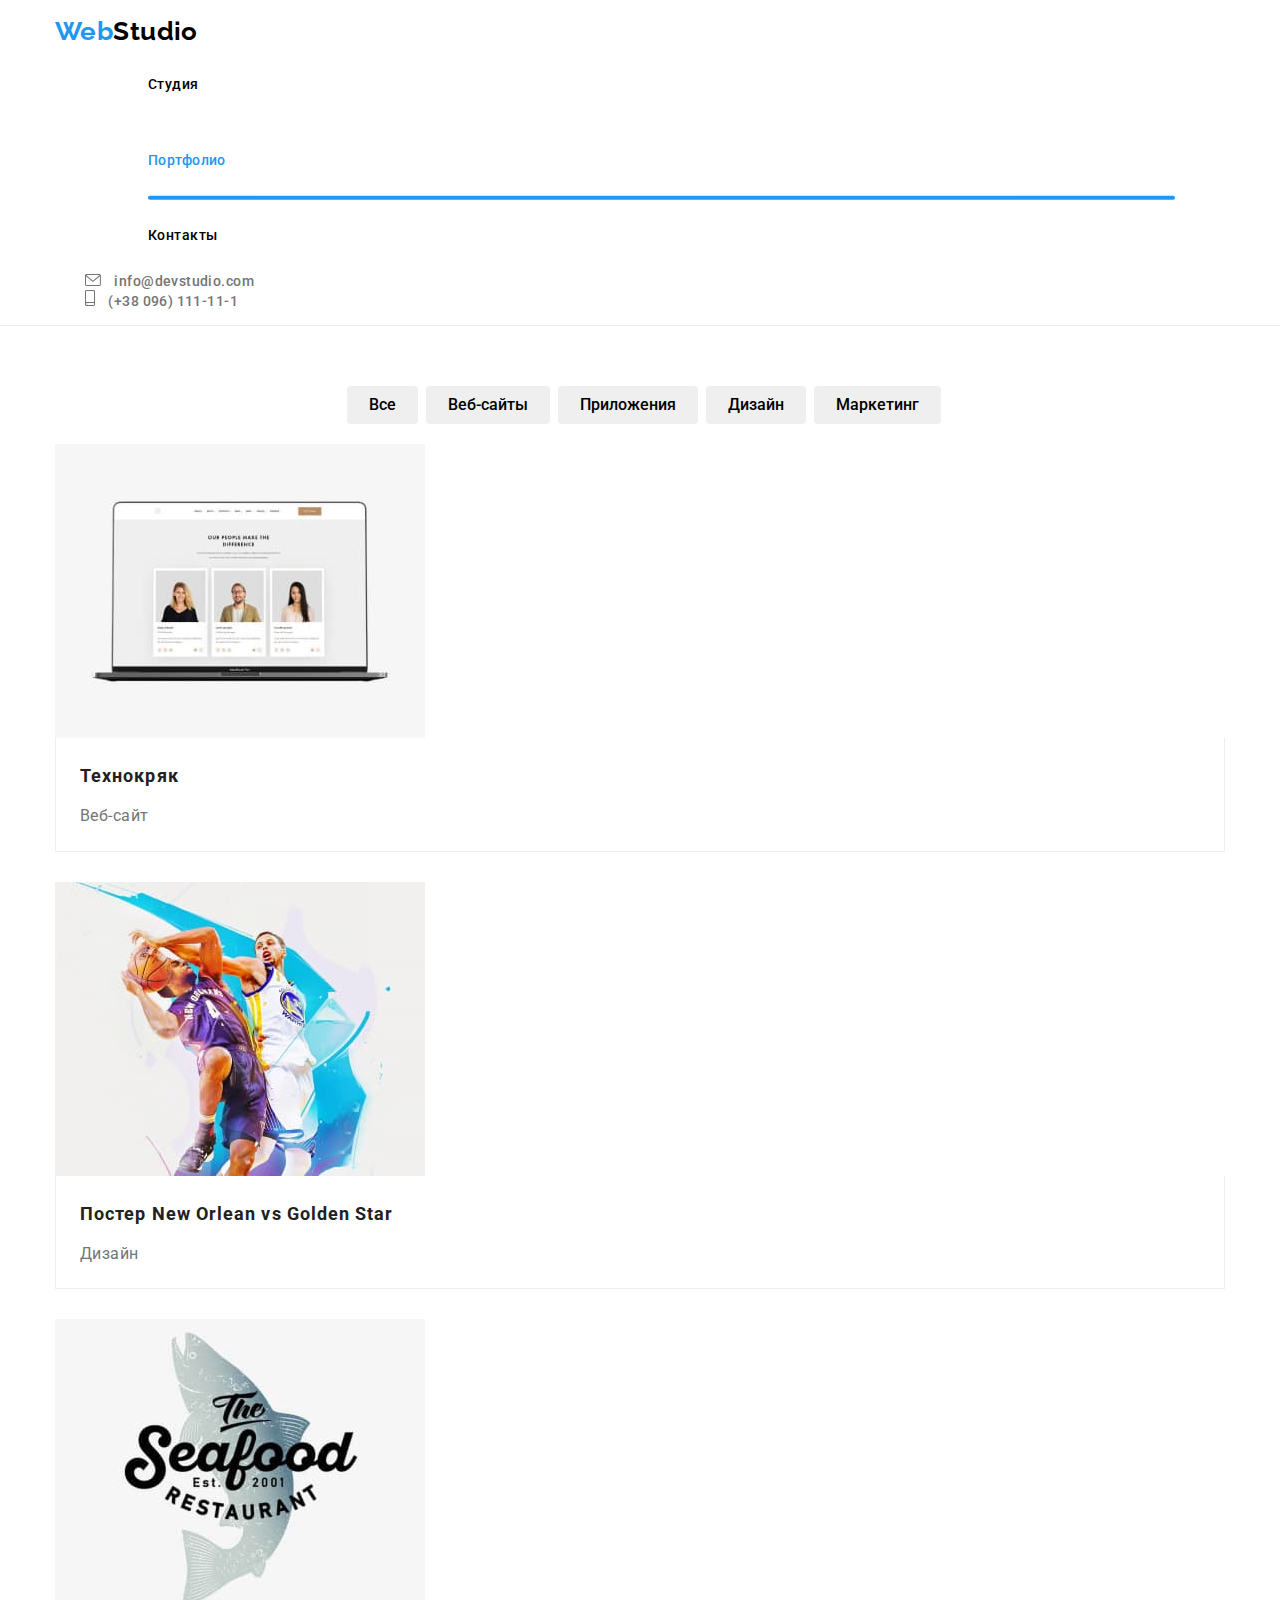
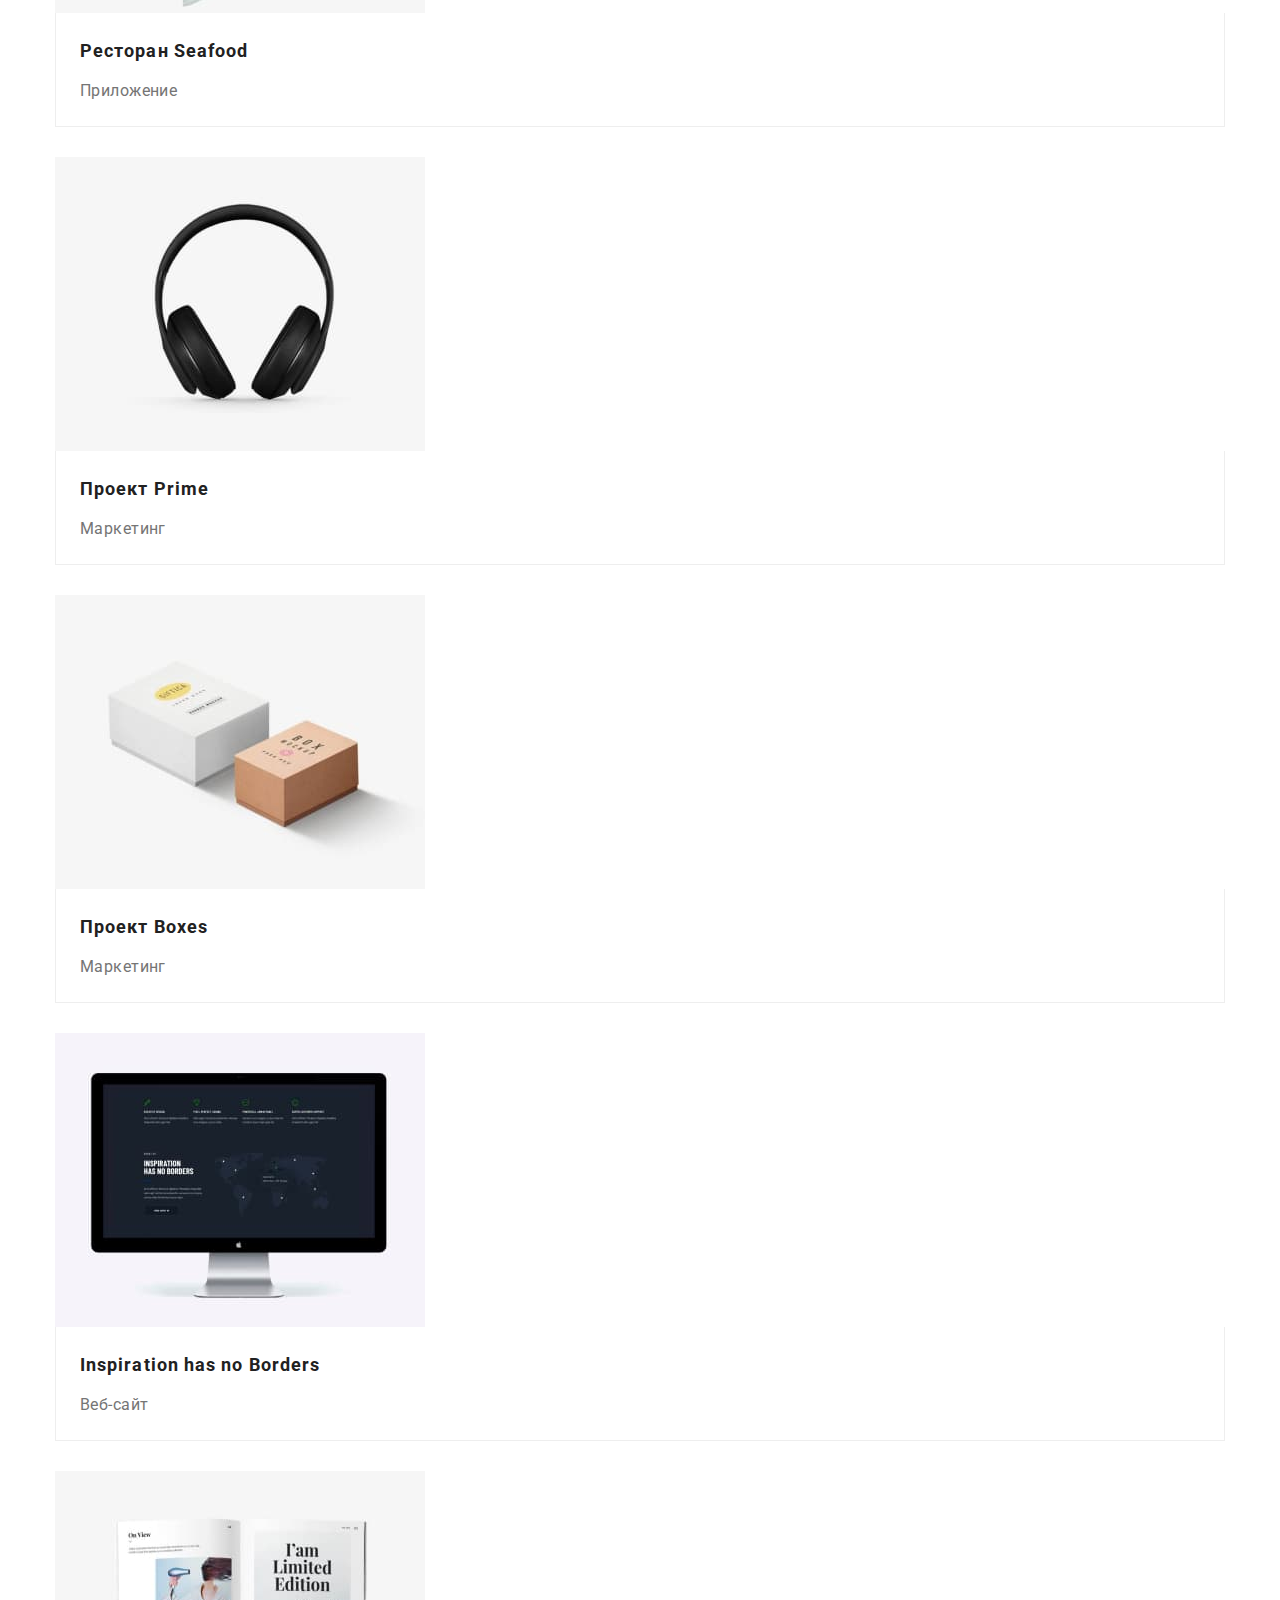
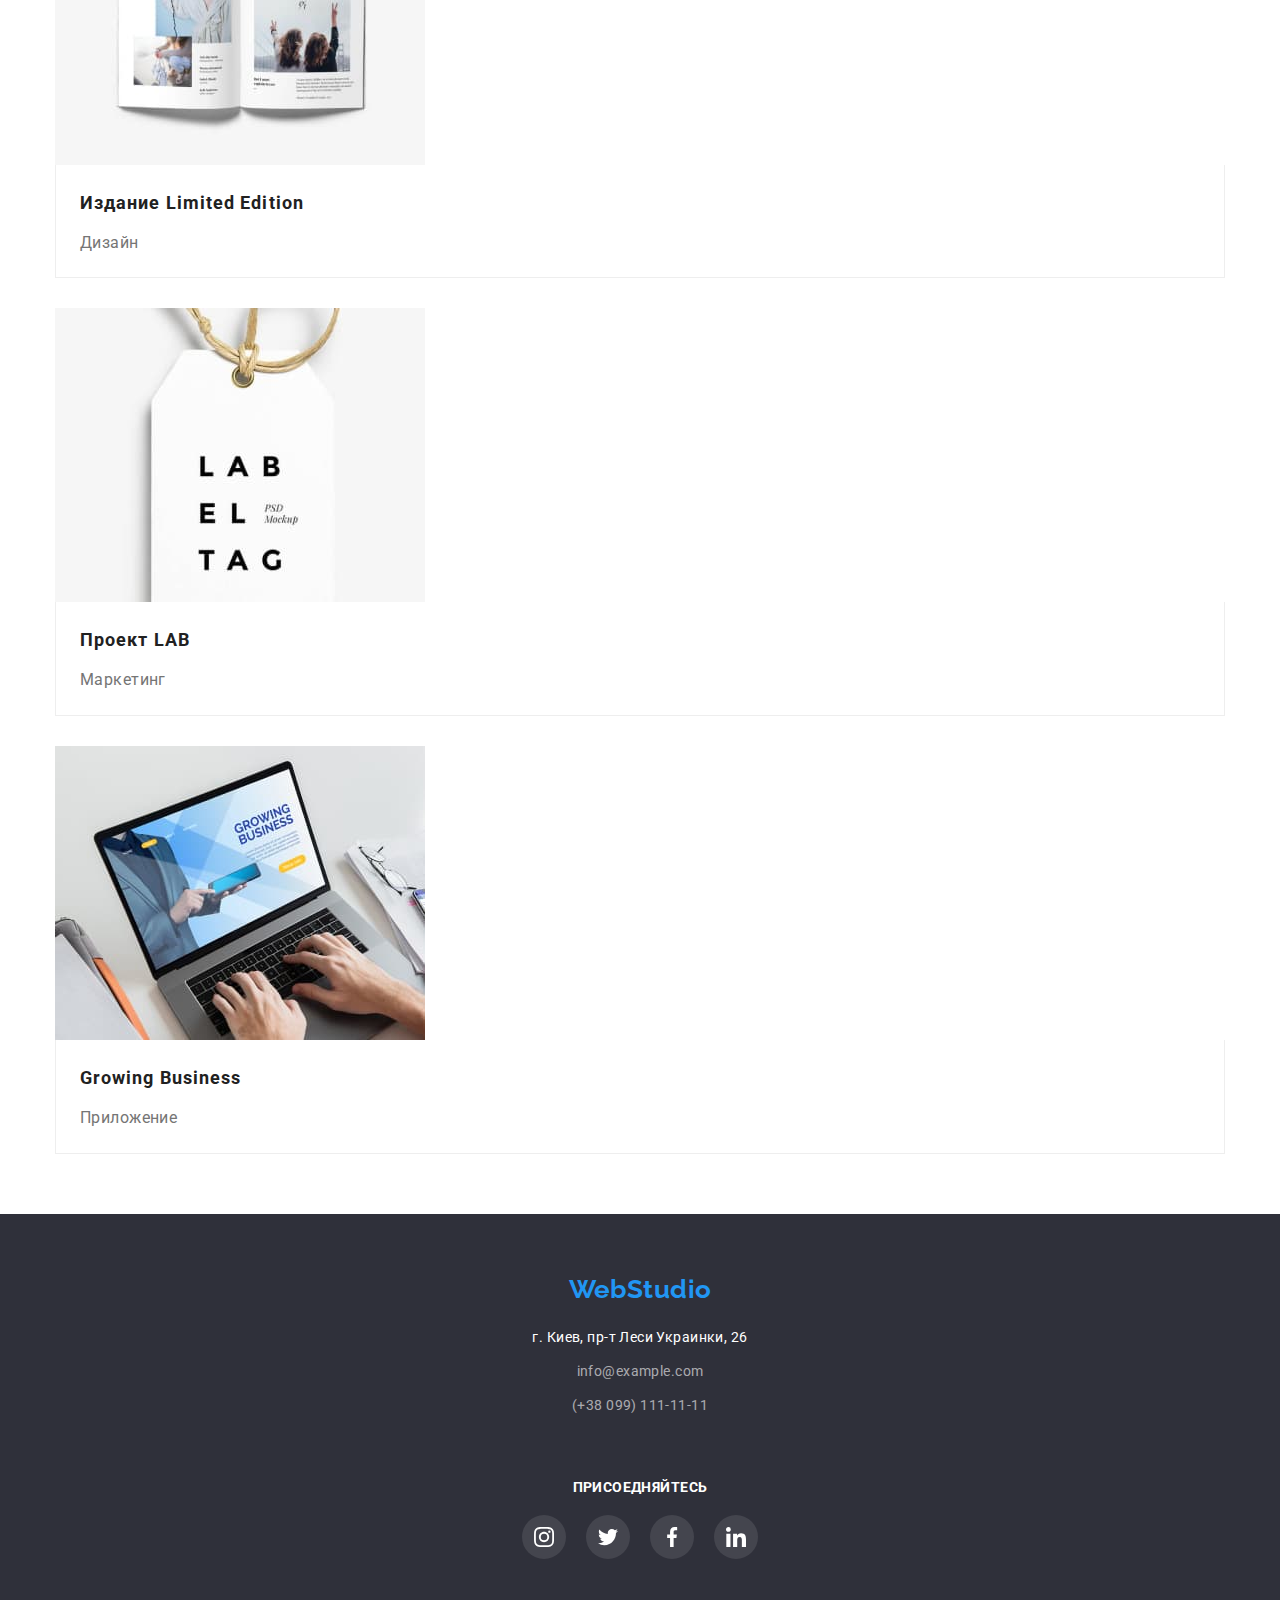
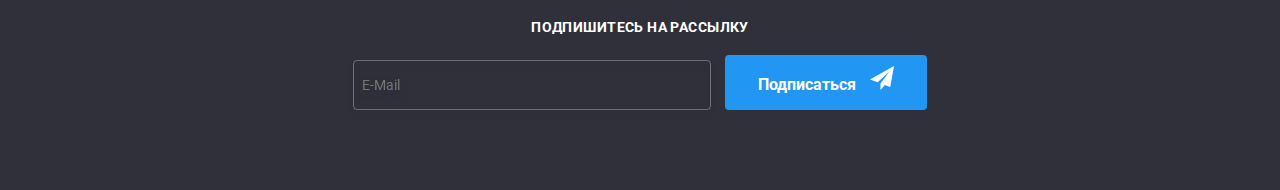
==== portfolio.html @ f22d0d52 "налачо" ====
<!DOCTYPE html>
<html lang="en">

<head>
    <meta charset="UTF-8">
    <meta http-equiv="X-UA-Compatible" content="IE=edge">
    <meta name="viewport" content="width=device-width, initial-scale=1.0">
    <title>Document</title>
    <link href="https://fonts.googleapis.com/css2?family=Raleway:wght@700&display=swap" rel="stylesheet">
    <link href="https://fonts.googleapis.com/css2?family=Roboto:wght@400;500;700;900&display=swap" rel="stylesheet">
    <link rel="stylesheet" href="https://cdnjs.cloudflare.com/ajax/libs/modern-normalize/1.1.0/modern-normalize.min.css">
    <link rel="stylesheet" href="./css/main.min.css">
</head>

<body>
    <!--Шапка -->
    <header class="page-header">
        <div class="header container">
            <!--лого-->
            <a class="logo" href="index.html">Web<span class="logo--dark">Studio</span></a>
            <nav>
                <ul class="site-nav">
                    <li class="site-nav__item"><a href="./index.html" class="site-nav__label">Студия</a></li>
                    <li class="site-nav__item"><a href="./portfolio.html" class="site-nav__label site-nav__label--current">Портфолио</a></li>
                    <li class="site-nav__item"><a href="./index.html" class="site-nav__label">Контакты</a></li>
                </ul>
            </nav>
            <ul class="contacts">
                <li class="contacts__item">
                    <a href="mailto:info@devstudio.com" class="contacts__link">
                        <svg class="contacts__icon" width="16px" height="12px">
                            <use href="./images/sprite.svg#icon-envelope"></use>
                        </svg>
                        info@devstudio.com</a>
                </li>
                <li class="contacts__item">
                    <a href="tel:+380961111111" class="contacts__link">
                        <svg class="contacts__icon" width="10px" height="16px">
                            <use href="./images/sprite.svg#icon-smartphone"></use>
                        </svg>
                        (+38 096) 111-11-1</a>
                </li>
            </ul>
        </div>
    </header>
    <main>
        <!--фильтры-->
        <section class="portfolio-title section">
            <h1 class="text-hidden">portfolio</h1>
            <div class="container--filter">
                <ul class="filter">
                    <li class="filter__item">
                        <button type="button" class="secondary__button">Все</button>
                    </li>
                
                    <li class="filter__item">
                        <button type="button" class="secondary__button">Веб-сайты</button>
                    </li>
                
                    <li class="filter__item">
                        <button type="button" class="secondary__button">Приложения</button>
                    </li>
                    <li class="filter__item">
                        <button type="button" class="secondary__button">Дизайн</button>
                    </li>
                
                    <li class="filter__item">
                        <button type="button" class="secondary__button">Маркетинг</button>
                    </li>
                </ul>
            </div>
            <div class="container">
                <!--проекты-->
                <ul class="projects">
                    <li class="projects__item">
                        <a href="./portfolio.html" class="projects__link">
                            <div class="projects__hover">
                                <img src="./images/img.jpg" alt="проект 1"/>
                                <div class="projects__overlay">
                                    <p class="projects__text">Технокряк это современная площадка распространения коронавируса. Компании используют эту
                                        платформу для цифрового шпионажа
                                        и атак на защищённые сервера конкурентов.</p>
                                </div>
                            </div>
                            <div class="projects__box">
                                <h2 class="projects__title"> Технокряк </h2>
                                <p class="projects__description"> Веб-сайт </p>
                            </div>
                        </a>                     
                    </li>
                
                    <li class="projects__item">
                        <a href="./portfolio.html" class="projects__link">
                            <div class="projects__hover">
                                <img src="./images/img(1).jpg" alt="проект 2"/>
                                <div class="projects__overlay">
                                    <p class="projects__text">Технокряк это современная площадка распространения коронавируса. Компании используют
                                        эту
                                        платформу для цифрового шпионажа
                                        и атак на защищённые сервера конкурентов.</p>
                                </div>
                            </div>
                            <div class="projects__box">
                                <h2 class="projects__title"> Постер New Orlean vs Golden Star </h2>
                                <p class="projects__description"> Дизайн </p>
                            </div>
                        </a>                              
                    </li>
                
                    <li class="projects__item">
                        <a href="./portfolio.html" class="projects__link">
                            <div class="projects__hover">
                                <img src="./images/img(2).jpg" alt="проект 3" />
                                <div class="projects__overlay">
                                    <p class="projects__text">Технокряк это современная площадка распространения коронавируса. Компании используют
                                        эту
                                        платформу для цифрового шпионажа
                                        и атак на защищённые сервера конкурентов.</p>
                                </div>
                            </div>
                            <div class="projects__box">
                                <h2 class="projects__title"> Ресторан Seafood </h2>
                                <p class="projects__description"> Приложение </p>
                            </div>
                        </a>
                    </li>
                
                    <li class="projects__item">
                        <a href="./portfolio.html" class="projects__link">
                            <div class="projects__hover">
                                <img src="./images/img(3).jpg" alt="проект 4" />
                                <div class="projects__overlay">
                                    <p class="projects__text">Технокряк это современная площадка распространения коронавируса. Компании используют
                                        эту
                                        платформу для цифрового шпионажа
                                        и атак на защищённые сервера конкурентов.</p>
                                </div>
                            </div>
                            <div class="projects__box">
                                <h2 class="projects__title"> Проект Prime </h2>
                                <p class="projects__description"> Маркетинг </p>
                            </div>
                        </a>
                    </li>
                
                    <li class="projects__item">
                        <a href="./portfolio.html" class="projects__link">
                            <div class="projects__hover">
                                <img src="./images/img(4).jpg" alt="проект 5" />
                                <div class="projects__overlay">
                                    <p class="projects__text">Технокряк это современная площадка распространения коронавируса. Компании используют
                                        эту
                                        платформу для цифрового шпионажа
                                        и атак на защищённые сервера конкурентов.</p>
                                </div>
                            </div>
                            <div class="projects__box">
                                <h2 class="projects__title"> Проект Boxes </h2>
                                <p class="projects__description"> Маркетинг </p>
                            </div>
                        </a>                            
                    </li>
                
                    <li class="projects__item">
                        <a href="./portfolio.html" class="projects__link">
                            <div class="projects__hover">
                                <img src="./images/img(5).jpg" alt="проект 6" />
                                <div class="projects__overlay">
                                    <p class="projects__text">Технокряк это современная площадка распространения коронавируса. Компании используют
                                        эту
                                        платформу для цифрового шпионажа
                                        и атак на защищённые сервера конкурентов.</p>
                                </div>
                            </div>
                            <div class="projects__box">
                                <h2 class="projects__title"> Inspiration has no Borders </h2>
                                <p class="projects__description"> Веб-сайт </p>
                            </div>
                        </a>
                    </li>
                
                    <li class="projects__item">
                        <a href="./portfolio.html" class="projects__link">
                            <div class="projects__hover">
                                <img src="./images/img(6).jpg" alt="проект 7" />
                                <div class="projects__overlay">
                                    <p class="projects__text">Технокряк это современная площадка распространения коронавируса. Компании используют
                                        эту
                                        платформу для цифрового шпионажа
                                        и атак на защищённые сервера конкурентов.</p>
                                </div>
                            </div>
                            <div class="projects__box">
                                <h2 class="projects__title"> Издание Limited Edition </h2>
                                <p class="projects__description"> Дизайн </p>
                            </div>
                        </a>
                    </li>
                
                    <li class="projects__item">
                        <a href="./portfolio.html" class="projects__link">
                            <div class="projects__hover">
                                <img src="./images/img(7).jpg" alt="проект 8" />
                                <div class="projects__overlay">
                                    <p class="projects__text">Технокряк это современная площадка распространения коронавируса. Компании используют
                                        эту
                                        платформу для цифрового шпионажа
                                        и атак на защищённые сервера конкурентов.</p>
                                </div>
                            </div>
                            <div class="projects__box">
                                <h2 class="projects__title"> Проект LAB </h2>
                                <p class="projects__description"> Маркетинг </p>
                            </div>
                        </a>
                    </li>
                
                    <li class="projects__item">
                        <a href="./portfolio.html" class="projects__link">
                            <div class="projects__hover">
                                <img src="./images/img(8).jpg" alt="проект 9" />
                                <div class="projects__overlay">
                                    <p class="projects__text">Технокряк это современная площадка распространения коронавируса. Компании используют
                                        эту
                                        платформу для цифрового шпионажа
                                        и атак на защищённые сервера конкурентов.</p>
                                </div>
                            </div>
                            <div class="projects__box">
                                <h2 class="projects__title"> Growing Business </h2>
                                <p class="projects__description"> Приложение </p>
                            </div>
                        </a>
                    </li>
                </ul>
            </div>           
        </section>

    </main>
    <!--окончание-->
    <footer class="footer">
        <div class="container footer__box">
            <div class="footer-address">
                <div class="footer-logo">
                    <!--лого-->
                    <a class="logo" href="index.html">Web<span class="logo__white">Studio</span></a>
                </div>
                <!--адрес и контакты-->
                <address>
                    <ul class="contacts-footer">
                        <li class="contacts-footer__item">
                            <a href="https://www.google.ru/maps/place/бул.+Леси+Украинки,+26,+Киев,+Украина,+02000/@50.4265807,30.5361971,17z/data=!3m1!4b1!4m5!3m4!1s0x40d4cf0e033ecbe9:0x57a4dffefec77da0!8m2!3d50.4265807!4d30.5383858"
                                class="contacts-footer__address">
                                г. Киев, пр-т Леси Украинки, 26 </a>
                        </li>
    
                        <li class="contacts-footer__item">
                            <a href="mailto:info@example.com" class="contacts-footer__link">info@example.com</a>
                        </li>
    
                        <li class="contacts-footer__item">
                            <a href="tel:+380991111111" class="contacts-footer__link">(+38 099) 111-11-11</a>
                        </li>
                    </ul>
                </address>
            </div>
            <div class="footer__social">
                <h4 class="footer__disription">присоедняйтесь</h4>
                <ul class="social-links social-links--footer">
                    <li class="social-links__item">
                        <a class="social-links__icon social-links__icon--footer" href="#">
                            <svg height="20px" width="20px">
                                <use href="./images/sprite.svg#icon-instagram"></use>
                            </svg></a>
                    </li>    
                    <li class="social-links__item">
                        <a class="social-links__icon social-links__icon--footer" href="#">
                            <svg height="20px" width="20px">
                                <use href="./images/sprite.svg#icon-twitter"></use>
                            </svg></a>
                    </li>
                    <li class="social-links__item">
                        <a class="social-links__icon social-links__icon--footer" href="#">
                            <svg height="20px" width="20px">
                                <use href="./images/sprite.svg#icon-facebook"></use>
                            </svg></a>
                    </li>
                    <li class="social-links__item">
                        <a class="social-links__icon social-links__icon--footer" href="#">
                            <svg height="20px" width="20px">
                                <use href="./images/sprite.svg#icon-linkedin"></use>
                            </svg></a>
                    </li>
                </ul>
            </div>
            <div class="footer__form">
                <p class="footer__disription">Подпишитесь на рассылку</p>
                <form class="subscribe-form">
                    <input type="email" name="mail" placeholder="E-Mail" id="mail" class="subscribe-form__input">
                    <button class="subscribe-form__button primary-button" type="submit">Подписаться
                        <svg class="subscribe-form__icon">
                            <use href="./images/icons.svg#icon-icon-send"></use>
                        </svg>
                    </button>
                </form>
            </div>
        </div>
    </footer>
    </body>
</body>

</html>
---- css/main.min.css ----
/*! modern-normalize v0.6.0 | MIT License | https://github.com/sindresorhus/modern-normalize */*,*::before,*::after{-webkit-box-sizing:border-box;box-sizing:border-box}:root{-moz-tab-size:4;-o-tab-size:4;tab-size:4}html{line-height:1.15;-webkit-text-size-adjust:100%}body{margin:0}body{font-family:system-ui,-apple-system,"Segoe UI",Roboto,Helvetica,Arial,sans-serif,"Apple Color Emoji","Segoe UI Emoji"}hr{height:0}abbr[title]{-webkit-text-decoration:underline dotted;text-decoration:underline dotted}b,strong{font-weight:bolder}code,kbd,samp,pre{font-family:SFMono-Regular, Consolas, "Liberation Mono", Menlo, monospace;font-size:1em}small{font-size:80%}sub,sup{font-size:75%;line-height:0;position:relative;vertical-align:baseline}sub{bottom:-0.25em}sup{top:-0.5em}button,input,optgroup,select,textarea{font-family:inherit;font-size:100%;line-height:1.15;margin:0}button,select{text-transform:none}button,[type="button"],[type="reset"],[type="submit"]{-webkit-appearance:button}button::-moz-focus-inner,[type="button"]::-moz-focus-inner,[type="reset"]::-moz-focus-inner,[type="submit"]::-moz-focus-inner{border-style:none;padding:0}button:-moz-focusring,[type="button"]:-moz-focusring,[type="reset"]:-moz-focusring,[type="submit"]:-moz-focusring{outline:1px dotted ButtonText}fieldset{padding:0.35em 0.75em 0.625em}legend{padding:0}progress{vertical-align:baseline}[type="number"]::-webkit-inner-spin-button,[type="number"]::-webkit-outer-spin-button{height:auto}[type="search"]{-webkit-appearance:textfield;outline-offset:-2px}[type="search"]::-webkit-search-decoration{-webkit-appearance:none}::-webkit-file-upload-button{-webkit-appearance:button;font:inherit}summary{display:list-item}.social-links,.social-links__icon,.client,.filter{display:-webkit-box;display:-ms-flexbox;display:flex}.primary-button--shadow{-webkit-box-shadow:0px 4px 4px rgba(0,0,0,0.15);box-shadow:0px 4px 4px rgba(0,0,0,0.15)}.social-links__icon{height:44px;width:44px;border-radius:50%;-webkit-box-align:center;-ms-flex-align:center;align-items:center;-webkit-box-pack:center;-ms-flex-pack:center;justify-content:center;margin-right:10px}body{background-color:#fff;color:#000;font-family:Roboto, Arial, sans-serif;letter-spacing:0.03em;font-size:14px}img{display:block;max-width:100%;height:auto}h1,h2,h3,h4,p{margin:0px}ul{padding:0px;margin:0px;list-style:none}a{text-decoration:none}.header{-webkit-box-align:center;-ms-flex-align:center;align-items:center}.title{color:#000;font-style:normal;font-weight:700;font-size:36px;line-height:1.2;text-align:center;margin-bottom:50px}.container{margin:0 auto;padding:0 15px}@media (min-width: 480px){.container{width:480px}}@media (min-width: 768px){.container{width:768px}}@media (min-width: 1200px){.container{width:1200px}}.page-header{border-bottom:1px solid #ececec;padding:16px 0 16px 0}.section{padding:60px 0}.section--work{display:none}.text-hidden{visibility:hidden;font-size:0}input{outline:none}.section-team{background:#f5f4fa}.footer-logo{margin-bottom:20px}.logo{color:#2196f3;font-family:Raleway;font-weight:700;font-size:26px;line-height:1.2}.logo--dark{color:#000}.logo--white{color:#fff}.site-nav{margin-left:93px}.site-nav__item{margin-right:50px}.site-nav__item:last-child{margin-right:0}.site-nav__label{position:relative;color:#000;font-weight:500;font-size:14px;line-height:1.1;padding:30px 0;display:block;-webkit-transition:color 250ms cubic-bezier(0.4, 0, 0.2, 1);transition:color 250ms cubic-bezier(0.4, 0, 0.2, 1)}.site-nav__label:hover,.site-nav__label:focus{color:#2196f3}.site-nav__label--current{color:#2196f3}.site-nav__label--current::before{content:"";display:inline-block;position:absolute;bottom:-1px;left:0;-webkit-transform:translate(0, 20%);transform:translate(0, 20%);width:100%;height:4px;background-color:#2196f3;border-radius:2px}.contacts{margin-left:auto;-webkit-box-align:center;-ms-flex-align:center;align-items:center}.contacts__icon{margin-right:10px}.contacts__link{color:#757575;font-weight:500;font-size:14px;line-height:1.1;font-style:normal;-webkit-box-align:center;-ms-flex-align:center;align-items:center;fill:#757575;-webkit-transition:fill 250ms cubic-bezier(0.4, 0, 0.2, 1);transition:fill 250ms cubic-bezier(0.4, 0, 0.2, 1);-webkit-transition:color 250ms cubic-bezier(0.4, 0, 0.2, 1);transition:color 250ms cubic-bezier(0.4, 0, 0.2, 1)}.contacts__link:hover,.contacts__link:focus{color:#2196f3;fill:#2196f3}.contacts__link:last-child{margin-left:30px}.contacts-footer__link{background:#2f303a;color:rgba(255,255,255,0.6);font-weight:400;font-size:14px;line-height:1.8;font-style:normal;margin-top:9px;display:inline-block;-webkit-transition:color 250ms cubic-bezier(0.4, 0, 0.2, 1);transition:color 250ms cubic-bezier(0.4, 0, 0.2, 1)}.contacts-footer:hover,.contacts-footer:focus{color:#2196f3}.contacts-footer__address{color:#fff;font-weight:400;font-size:14px;line-height:1.8;font-style:normal}.hero{background-color:#2f303a;text-align:center;padding:200px 0;margin:0 auto;background-image:-webkit-gradient(linear, left top, right top, from(rgba(47,48,58,0.4)), color-stop(rgba(47,48,58,0.4)), to(rgba(47,48,58,0.4))),url(../images/new-Img.jpg);background-image:linear-gradient(to right, rgba(47,48,58,0.4), rgba(47,48,58,0.4), rgba(47,48,58,0.4)),url(../images/new-Img.jpg);background-size:cover;background-position:center;background-repeat:no-repeat}.hero__title{color:#fff;font-weight:900;font-size:44px;line-height:1.3;letter-spacing:0.06em;text-transform:uppercase;margin-bottom:30px}.primary-button{color:#fff;background-color:#2196f3;font-family:inherit;font-weight:700;font-size:16px;line-height:1.8;display:inline-block;-webkit-box-align:center;-ms-flex-align:center;align-items:center;cursor:pointer;border-radius:4px;padding:10px 32px;border:1px solid rgba(0,0,0,0);-webkit-transition:background-color 250ms cubic-bezier(0.4, 0, 0.2, 1);transition:background-color 250ms cubic-bezier(0.4, 0, 0.2, 1)}.primary-button:hover,.primary-button:focus{background-color:#188ce8}.secondary__button{color:#000;font-weight:500;font-size:16px;line-height:1.6;text-align:center;cursor:pointer;border-radius:4px;padding:6px 22px;margin-left:8px;border:0px solid rgba(0,0,0,0);-webkit-transition:background-color 250ms cubic-bezier(0.4, 0, 0.2, 1);transition:background-color 250ms cubic-bezier(0.4, 0, 0.2, 1);-webkit-transition:-webkit-box-shadow 250ms cubic-bezier(0.4, 0, 0.2, 1);transition:-webkit-box-shadow 250ms cubic-bezier(0.4, 0, 0.2, 1);transition:box-shadow 250ms cubic-bezier(0.4, 0, 0.2, 1);transition:box-shadow 250ms cubic-bezier(0.4, 0, 0.2, 1), -webkit-box-shadow 250ms cubic-bezier(0.4, 0, 0.2, 1)}.secondary__button:hover,.secondary__button:focus{color:#fff;background-color:#2196f3;-webkit-box-shadow:0px 3px 1px rgba(0,0,0,0.1),0px 1px 2px rgba(0,0,0,0.08),0px 2px 2px rgba(0,0,0,0.12);box-shadow:0px 3px 1px rgba(0,0,0,0.1),0px 1px 2px rgba(0,0,0,0.08),0px 2px 2px rgba(0,0,0,0.12)}@media screen and (min-width: 1200px){.features{-webkit-box-pack:justify;-ms-flex-pack:justify;justify-content:space-between;-ms-flex-wrap:wrap;flex-wrap:wrap}}@media screen and (min-width: 768px){.features{display:-webkit-box;display:-ms-flexbox;display:flex;-ms-flex-wrap:wrap;flex-wrap:wrap}}.features__title{font-weight:700;font-size:14px;line-height:1.2;text-transform:uppercase;margin-bottom:10px;text-align:center}.features__text{color:#757575;font-weight:500;font-size:14px;line-height:1.8}.features__item{margin-bottom:30px}@media screen and (min-width: 768px){.features__item{width:calc((100% -2 * 15px) / 2)}}@media screen and (min-width: 768px) and (min-width: 1200px){.features__item{-ms-flex-preferred-size:calc(100% / 3 - 120px);flex-basis:calc(100% / 3 - 120px)}}.features__item__item:last-child{margin-left:0px}.features__icon{padding:25px 100px;background:#f5f4fa;border-radius:4px;margin-bottom:30px;text-align:center}.work{-ms-flex-preferred-size:calc(100% / 3);flex-basis:calc(100% / 3);-webkit-box-pack:justify;-ms-flex-pack:justify;justify-content:space-between;padding-top:0px;display:none}.work__title{position:relative}.work__box{position:absolute;bottom:0;width:100%;padding:27px;background-color:rgba(47,48,58,0.8)}.work__text{font-weight:700;font-size:14px;line-height:1.2;text-align:center;text-transform:uppercase;color:#fff}.team{-webkit-box-pack:justify;-ms-flex-pack:justify;justify-content:space-between}@media (min-width: 768px){.team{display:-webkit-box;display:-ms-flexbox;display:flex;-ms-flex-wrap:wrap;flex-wrap:wrap;margin:-15px}}.team__name{text-align:center;font-weight:500;font-size:16px;line-height:1.2;color:#212121;text-transform:uppercase}.team__position{color:#757575;font-weight:400;font-size:16px;line-height:1.2;text-align:center;padding-top:10px}.team__decription{padding:30px 0;border-radius:0px 0px 4px 4px;background-color:#fff}.team__specialist{-ms-flex-wrap:wrap;flex-wrap:wrap;background-color:var(--primary-bgc);-webkit-box-shadow:0px 1px 3px rgba(0,0,0,0.12),0px 1px 1px rgba(0,0,0,0.14),0px 2px 1px rgba(0,0,0,0.2);box-shadow:0px 1px 3px rgba(0,0,0,0.12),0px 1px 1px rgba(0,0,0,0.14),0px 2px 1px rgba(0,0,0,0.2);border-radius:0px 0px 4px 4px;margin-bottom:30px}@media (min-width: 768px){.team__specialist{width:calc((100% -2 * 15px) / 2);margin:15px}}.social-links{-webkit-box-pack:center;-ms-flex-pack:center;justify-content:center;text-align:center}@media screen and (min-width: 480px){.social-links{padding:16px 0 24px 0}}.social-links--footer{padding:0}.social-links__item:last-child{margin-right:0}.social-links__icon{fill:#afb1b8;-webkit-transition:background-color 250ms cubic-bezier(0.4, 0, 0.2, 1);transition:background-color 250ms cubic-bezier(0.4, 0, 0.2, 1);-webkit-transition:-webkit-transform 250ms cubic-bezier(0.4, 0, 0.2, 1);transition:-webkit-transform 250ms cubic-bezier(0.4, 0, 0.2, 1);transition:transform 250ms cubic-bezier(0.4, 0, 0.2, 1);transition:transform 250ms cubic-bezier(0.4, 0, 0.2, 1), -webkit-transform 250ms cubic-bezier(0.4, 0, 0.2, 1);margin-left:10px}.social-links__icon:hover,.social-links__icon:focus{background-color:#2196f3;fill:#fff}.social-links__icon--footer{fill:#fff;background-color:rgba(255,255,255,0.1);-webkit-transition:background-color 250ms cubic-bezier(0.4, 0, 0.2, 1);transition:background-color 250ms cubic-bezier(0.4, 0, 0.2, 1)}.client{-ms-flex-wrap:wrap;flex-wrap:wrap;text-align:center;-webkit-box-pack:justify;-ms-flex-pack:justify;justify-content:space-between}.client__item{display:-webkit-box;display:-ms-flexbox;display:flex;margin-bottom:30px}.client__icon{display:block;padding:12px 36px;border:none;fill:#afb1b8;border:1px solid #afb1b8;border-radius:4px;-webkit-transition:border 250ms cubic-bezier(0.4, 0, 0.2, 1);transition:border 250ms cubic-bezier(0.4, 0, 0.2, 1);-webkit-transition:fill 250ms cubic-bezier(0.4, 0, 0.2, 1);transition:fill 250ms cubic-bezier(0.4, 0, 0.2, 1)}.client__icon:hover,.client__icon:focus{fill:#2196f3;border:1px solid #2196f3}.backdrop{position:fixed;top:0;right:0;width:100%;height:100%;background-color:rgba(0,0,0,0.2);opacity:1;-webkit-transition:opacity 250ms cubic-bezier(0.4, 0, 0.2, 1);transition:opacity 250ms cubic-bezier(0.4, 0, 0.2, 1)}.backdrop.is-hidden{opacity:0;pointer-events:none}.backdrop.is-hidden .modal{-webkit-transform:translate(-50%, -50%) scale(0.1);transform:translate(-50%, -50%) scale(0.1)}.modal{padding:40px;width:528px;min-height:581px;background-color:#fff;position:absolute;top:50%;left:50%;-webkit-transform:translate(-50%, -50%) scale(1);transform:translate(-50%, -50%) scale(1);border-radius:4px;-webkit-transition:-webkit-transform 250ms cubic-bezier(0.4, 0, 0.2, 1);transition:-webkit-transform 250ms cubic-bezier(0.4, 0, 0.2, 1);transition:transform 250ms cubic-bezier(0.4, 0, 0.2, 1);transition:transform 250ms cubic-bezier(0.4, 0, 0.2, 1), -webkit-transform 250ms cubic-bezier(0.4, 0, 0.2, 1)}.modal__button-close{position:absolute;-webkit-box-pack:center;-ms-flex-pack:center;justify-content:center;-webkit-box-align:center;-ms-flex-align:center;align-items:center;width:30px;height:30px;padding:0;top:0;right:0;margin:8px;border:1px solid rgba(0,0,0,0.1);border-radius:50%;background-color:transparent;cursor:pointer;-webkit-transition:fill 250ms cubic-bezier(0.4, 0, 0.2, 1);transition:fill 250ms cubic-bezier(0.4, 0, 0.2, 1)}.modal__button-close:hover{fill:#2196f3}.modal__icon-close{width:18px;height:18px}.modal__title{font-weight:700;font-size:20px;line-height:1.15;margin-bottom:12px;text-align:center}.form-group{margin-bottom:10px;-webkit-box-orient:vertical;-webkit-box-direction:normal;-ms-flex-direction:column;flex-direction:column}.form-group__label{margin-bottom:4px;font-weight:400;font-size:12px;line-height:1.2;color:#757575}.form-group__input{width:100%;height:40px;padding-left:42px}.form-group__input,.form-group__comment{border:1px solid rgba(33,33,33,0.2);-webkit-box-sizing:border-box;box-sizing:border-box;border-radius:4px;-webkit-transition:border 250ms cubic-bezier(0.4, 0, 0.2, 1),fill 250ms cubic-bezier(0.4, 0, 0.2, 1);transition:border 250ms cubic-bezier(0.4, 0, 0.2, 1),fill 250ms cubic-bezier(0.4, 0, 0.2, 1)}.form-group__input:hover,.form-group__input:focus{border:1px solid #2196f3}.form-group__input:hover+.form-group__icon,.form-group__input:focus+.form-group__icon{fill:#2196f3}.form-group__input:focus-within{fill:#2196f3;border:1px solid #2196f3}.form-group__comment{padding:12px 16px;font-weight:400;font-size:12px;line-height:1.2;color:#757575;-webkit-transition:border 250ms cubic-bezier(0.4, 0, 0.2, 1);transition:border 250ms cubic-bezier(0.4, 0, 0.2, 1);resize:none}.form-group__comment:hover,.form-group__comment:focus{border:1px solid #2196f3;-webkit-box-sizing:border-box;box-sizing:border-box;border-radius:4px}.form-group__comment:focus-within{outline:none;border:1px solid #2196f3}.form-group__icon{position:absolute;top:10px;left:10px;width:18px;height:18px;-webkit-transition:fill 250ms cubic-bezier(0.4, 0, 0.2, 1);transition:fill 250ms cubic-bezier(0.4, 0, 0.2, 1)}.form-group__input-group-absolute{position:relative}.form-group .comment{margin-bottom:20px}.form-group__btn{text-align:center}.checkbox{margin:20px 0 30px 12px}.checkbox__label{display:inline-block;font-weight:400;font-size:14px;line-height:1.8;color:#757575;letter-spacing:0.03em;-webkit-appearance:none;-moz-appearance:none;appearance:none;position:absolute}.checkbox__policy::before{content:"";width:16px;height:15px;margin-right:8px;border:2px solid #212121;border-radius:4px;-webkit-transition:background-color 250ms cubic-bezier(0.4, 0, 0.2, 1);transition:background-color 250ms cubic-bezier(0.4, 0, 0.2, 1);-webkit-transition:border 250ms cubic-bezier(0.4, 0, 0.2, 1);transition:border 250ms cubic-bezier(0.4, 0, 0.2, 1)}.checkbox__label:checked+.checkbox__policy::before{border-color:#2196f3;background-color:#2196f3;background-image:url(../images/Vector.svg);background-origin:border-box;background-size:contain}.filter{-webkit-box-pack:center;-ms-flex-pack:center;justify-content:center;margin-bottom:50px}.filter__element:first-child{margin-left:8px}.projects{color:#000;font-weight:700;font-size:18px;line-height:2;-ms-flex-wrap:wrap;flex-wrap:wrap;margin-top:-30px;margin-left:-30px}.projects__title{font-weight:700;font-size:18px;line-height:2;color:#212121}.projects__description{color:#757575;font-weight:400;font-size:16px;line-height:1.8}.projects__title{letter-spacing:0.06em}.projects__description{font-weight:400;font-size:16px;line-height:1.8;margin-top:8px}.projects__item{margin:30px 0 0 30px;-ms-flex-preferred-size:calc(100% / 3 - 30px);flex-basis:calc(100% / 3 - 30px)}.projects__box{border:1px solid #eee;border-top:none;padding:20px 24px}.projects__link{position:relative;display:block;-webkit-transition:-webkit-box-shadow 250ms cubic-bezier(0.4, 0, 0.2, 1);transition:-webkit-box-shadow 250ms cubic-bezier(0.4, 0, 0.2, 1);transition:box-shadow 250ms cubic-bezier(0.4, 0, 0.2, 1);transition:box-shadow 250ms cubic-bezier(0.4, 0, 0.2, 1), -webkit-box-shadow 250ms cubic-bezier(0.4, 0, 0.2, 1)}.projects__link:hover,.projects__link:focus{-webkit-box-shadow:0px 3px 1px rgba(0,0,0,0.1),0px 1px 2px rgba(0,0,0,0.08),0px 2px 2px rgba(0,0,0,0.12);box-shadow:0px 3px 1px rgba(0,0,0,0.1),0px 1px 2px rgba(0,0,0,0.08),0px 2px 2px rgba(0,0,0,0.12)}.projects__overlay{width:100%;height:100%;position:absolute;-webkit-box-align:center;-ms-flex-align:center;align-items:center;background-color:rgba(33,150,243,0.9);-webkit-transform:translateY(0);transform:translateY(0);-webkit-transition:-webkit-transform 250ms cubic-bezier(0.4, 0, 0.2, 1);transition:-webkit-transform 250ms cubic-bezier(0.4, 0, 0.2, 1);transition:transform 250ms cubic-bezier(0.4, 0, 0.2, 1);transition:transform 250ms cubic-bezier(0.4, 0, 0.2, 1), -webkit-transform 250ms cubic-bezier(0.4, 0, 0.2, 1)}.projects__link:hover .projects__overlay{-webkit-transform:translateY(-100%);transform:translateY(-100%)}.projects__hover{position:relative;overflow:hidden}.projects__text{color:#fff;font-weight:400;padding:63px 24px;letter-spacing:0.03em}.footer{-webkit-box-pack:center;-ms-flex-pack:center;justify-content:center;text-align:center;background:#2f303a;padding:60px 0}.footer-address{margin-bottom:60px}.footer__social{margin-bottom:60px}.footer__disription{margin:0;margin-bottom:20px;height:16px;font-weight:700;font-size:14px;line-height:1.2;letter-spacing:0.03em;text-transform:uppercase;color:#fff}.subscribe-form__input{margin-bottom:20px;padding:8px;width:358px;height:50px;color:rgba(255,255,255,0.6);border:1px solid rgba(255,255,255,0.3);-webkit-box-sizing:border-box;box-sizing:border-box;-webkit-filter:drop-shadow(0px 4px 4px rgba(0,0,0,0.15));filter:drop-shadow(0px 4px 4px rgba(0,0,0,0.15));border-radius:4px;background:transparent}.subscribe-form__button{-webkit-box-align:center;-ms-flex-align:center;align-items:center;margin-left:10px}.subscribe-form__icon{margin-left:10px;width:24px;height:24px}
/*# sourceMappingURL=main.min.css.map */
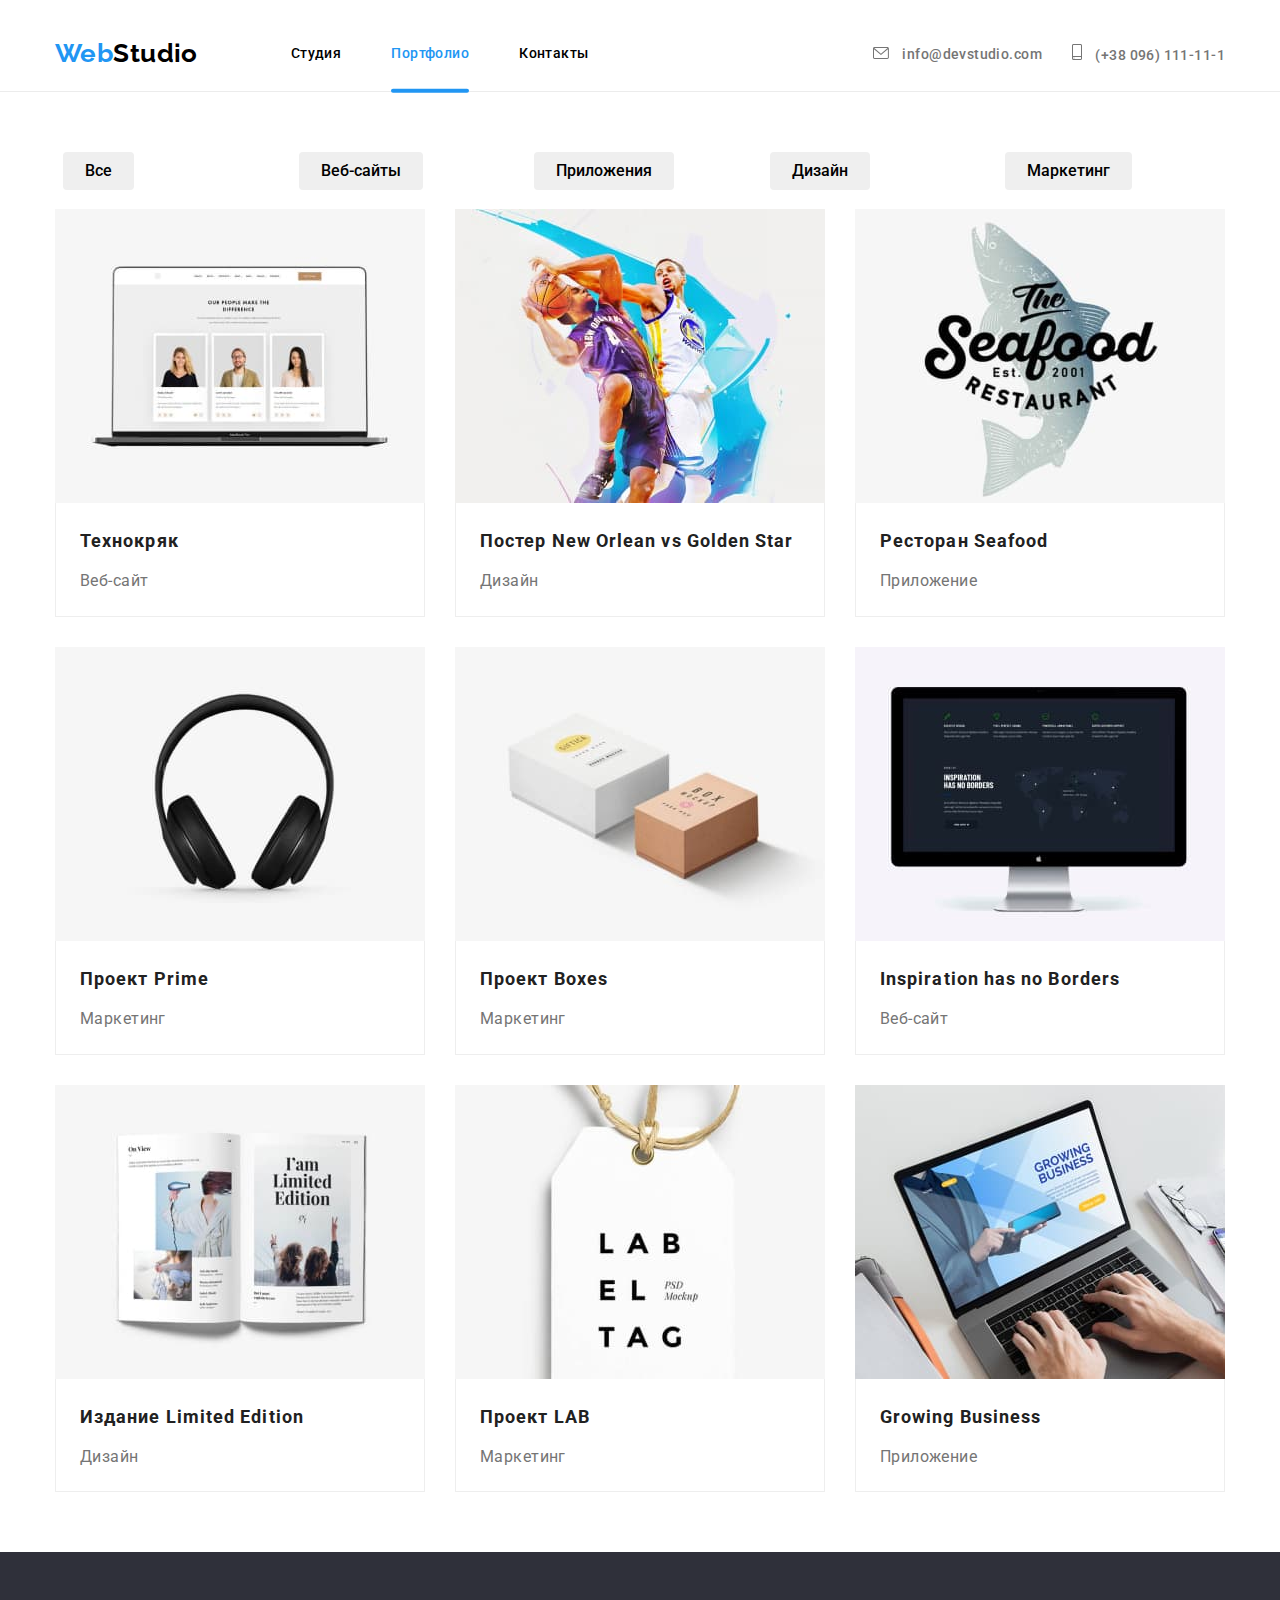
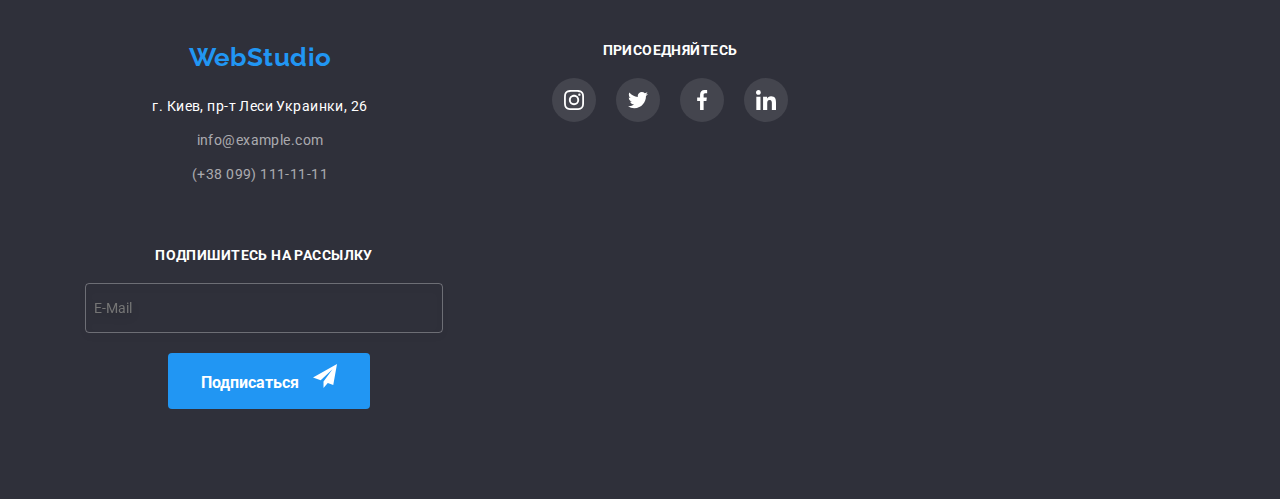
==== commit d6e9e943: "изменение стилей" ====
--- a/portfolio.html
+++ b/portfolio.html
@@ -47,7 +47,7 @@
         <!--фильтры-->
         <section class="portfolio-title section">
             <h1 class="text-hidden">portfolio</h1>
-            <div class="container--filter">
+            <div class="container">
                 <ul class="filter">
                     <li class="filter__item">
                         <button type="button" class="secondary__button">Все</button>
--- a/css/main.min.css
+++ b/css/main.min.css
@@ -1,2 +1,2 @@
-/*! modern-normalize v0.6.0 | MIT License | https://github.com/sindresorhus/modern-normalize */*,*::before,*::after{-webkit-box-sizing:border-box;box-sizing:border-box}:root{-moz-tab-size:4;-o-tab-size:4;tab-size:4}html{line-height:1.15;-webkit-text-size-adjust:100%}body{margin:0}body{font-family:system-ui,-apple-system,"Segoe UI",Roboto,Helvetica,Arial,sans-serif,"Apple Color Emoji","Segoe UI Emoji"}hr{height:0}abbr[title]{-webkit-text-decoration:underline dotted;text-decoration:underline dotted}b,strong{font-weight:bolder}code,kbd,samp,pre{font-family:SFMono-Regular, Consolas, "Liberation Mono", Menlo, monospace;font-size:1em}small{font-size:80%}sub,sup{font-size:75%;line-height:0;position:relative;vertical-align:baseline}sub{bottom:-0.25em}sup{top:-0.5em}button,input,optgroup,select,textarea{font-family:inherit;font-size:100%;line-height:1.15;margin:0}button,select{text-transform:none}button,[type="button"],[type="reset"],[type="submit"]{-webkit-appearance:button}button::-moz-focus-inner,[type="button"]::-moz-focus-inner,[type="reset"]::-moz-focus-inner,[type="submit"]::-moz-focus-inner{border-style:none;padding:0}button:-moz-focusring,[type="button"]:-moz-focusring,[type="reset"]:-moz-focusring,[type="submit"]:-moz-focusring{outline:1px dotted ButtonText}fieldset{padding:0.35em 0.75em 0.625em}legend{padding:0}progress{vertical-align:baseline}[type="number"]::-webkit-inner-spin-button,[type="number"]::-webkit-outer-spin-button{height:auto}[type="search"]{-webkit-appearance:textfield;outline-offset:-2px}[type="search"]::-webkit-search-decoration{-webkit-appearance:none}::-webkit-file-upload-button{-webkit-appearance:button;font:inherit}summary{display:list-item}.social-links,.social-links__icon,.client,.filter{display:-webkit-box;display:-ms-flexbox;display:flex}.primary-button--shadow{-webkit-box-shadow:0px 4px 4px rgba(0,0,0,0.15);box-shadow:0px 4px 4px rgba(0,0,0,0.15)}.social-links__icon{height:44px;width:44px;border-radius:50%;-webkit-box-align:center;-ms-flex-align:center;align-items:center;-webkit-box-pack:center;-ms-flex-pack:center;justify-content:center;margin-right:10px}body{background-color:#fff;color:#000;font-family:Roboto, Arial, sans-serif;letter-spacing:0.03em;font-size:14px}img{display:block;max-width:100%;height:auto}h1,h2,h3,h4,p{margin:0px}ul{padding:0px;margin:0px;list-style:none}a{text-decoration:none}.header{-webkit-box-align:center;-ms-flex-align:center;align-items:center}.title{color:#000;font-style:normal;font-weight:700;font-size:36px;line-height:1.2;text-align:center;margin-bottom:50px}.container{margin:0 auto;padding:0 15px}@media (min-width: 480px){.container{width:480px}}@media (min-width: 768px){.container{width:768px}}@media (min-width: 1200px){.container{width:1200px}}.page-header{border-bottom:1px solid #ececec;padding:16px 0 16px 0}.section{padding:60px 0}.section--work{display:none}.text-hidden{visibility:hidden;font-size:0}input{outline:none}.section-team{background:#f5f4fa}.footer-logo{margin-bottom:20px}.logo{color:#2196f3;font-family:Raleway;font-weight:700;font-size:26px;line-height:1.2}.logo--dark{color:#000}.logo--white{color:#fff}.site-nav{margin-left:93px}.site-nav__item{margin-right:50px}.site-nav__item:last-child{margin-right:0}.site-nav__label{position:relative;color:#000;font-weight:500;font-size:14px;line-height:1.1;padding:30px 0;display:block;-webkit-transition:color 250ms cubic-bezier(0.4, 0, 0.2, 1);transition:color 250ms cubic-bezier(0.4, 0, 0.2, 1)}.site-nav__label:hover,.site-nav__label:focus{color:#2196f3}.site-nav__label--current{color:#2196f3}.site-nav__label--current::before{content:"";display:inline-block;position:absolute;bottom:-1px;left:0;-webkit-transform:translate(0, 20%);transform:translate(0, 20%);width:100%;height:4px;background-color:#2196f3;border-radius:2px}.contacts{margin-left:auto;-webkit-box-align:center;-ms-flex-align:center;align-items:center}.contacts__icon{margin-right:10px}.contacts__link{color:#757575;font-weight:500;font-size:14px;line-height:1.1;font-style:normal;-webkit-box-align:center;-ms-flex-align:center;align-items:center;fill:#757575;-webkit-transition:fill 250ms cubic-bezier(0.4, 0, 0.2, 1);transition:fill 250ms cubic-bezier(0.4, 0, 0.2, 1);-webkit-transition:color 250ms cubic-bezier(0.4, 0, 0.2, 1);transition:color 250ms cubic-bezier(0.4, 0, 0.2, 1)}.contacts__link:hover,.contacts__link:focus{color:#2196f3;fill:#2196f3}.contacts__link:last-child{margin-left:30px}.contacts-footer__link{background:#2f303a;color:rgba(255,255,255,0.6);font-weight:400;font-size:14px;line-height:1.8;font-style:normal;margin-top:9px;display:inline-block;-webkit-transition:color 250ms cubic-bezier(0.4, 0, 0.2, 1);transition:color 250ms cubic-bezier(0.4, 0, 0.2, 1)}.contacts-footer:hover,.contacts-footer:focus{color:#2196f3}.contacts-footer__address{color:#fff;font-weight:400;font-size:14px;line-height:1.8;font-style:normal}.hero{background-color:#2f303a;text-align:center;padding:200px 0;margin:0 auto;background-image:-webkit-gradient(linear, left top, right top, from(rgba(47,48,58,0.4)), color-stop(rgba(47,48,58,0.4)), to(rgba(47,48,58,0.4))),url(../images/new-Img.jpg);background-image:linear-gradient(to right, rgba(47,48,58,0.4), rgba(47,48,58,0.4), rgba(47,48,58,0.4)),url(../images/new-Img.jpg);background-size:cover;background-position:center;background-repeat:no-repeat}.hero__title{color:#fff;font-weight:900;font-size:44px;line-height:1.3;letter-spacing:0.06em;text-transform:uppercase;margin-bottom:30px}.primary-button{color:#fff;background-color:#2196f3;font-family:inherit;font-weight:700;font-size:16px;line-height:1.8;display:inline-block;-webkit-box-align:center;-ms-flex-align:center;align-items:center;cursor:pointer;border-radius:4px;padding:10px 32px;border:1px solid rgba(0,0,0,0);-webkit-transition:background-color 250ms cubic-bezier(0.4, 0, 0.2, 1);transition:background-color 250ms cubic-bezier(0.4, 0, 0.2, 1)}.primary-button:hover,.primary-button:focus{background-color:#188ce8}.secondary__button{color:#000;font-weight:500;font-size:16px;line-height:1.6;text-align:center;cursor:pointer;border-radius:4px;padding:6px 22px;margin-left:8px;border:0px solid rgba(0,0,0,0);-webkit-transition:background-color 250ms cubic-bezier(0.4, 0, 0.2, 1);transition:background-color 250ms cubic-bezier(0.4, 0, 0.2, 1);-webkit-transition:-webkit-box-shadow 250ms cubic-bezier(0.4, 0, 0.2, 1);transition:-webkit-box-shadow 250ms cubic-bezier(0.4, 0, 0.2, 1);transition:box-shadow 250ms cubic-bezier(0.4, 0, 0.2, 1);transition:box-shadow 250ms cubic-bezier(0.4, 0, 0.2, 1), -webkit-box-shadow 250ms cubic-bezier(0.4, 0, 0.2, 1)}.secondary__button:hover,.secondary__button:focus{color:#fff;background-color:#2196f3;-webkit-box-shadow:0px 3px 1px rgba(0,0,0,0.1),0px 1px 2px rgba(0,0,0,0.08),0px 2px 2px rgba(0,0,0,0.12);box-shadow:0px 3px 1px rgba(0,0,0,0.1),0px 1px 2px rgba(0,0,0,0.08),0px 2px 2px rgba(0,0,0,0.12)}@media screen and (min-width: 1200px){.features{-webkit-box-pack:justify;-ms-flex-pack:justify;justify-content:space-between;-ms-flex-wrap:wrap;flex-wrap:wrap}}@media screen and (min-width: 768px){.features{display:-webkit-box;display:-ms-flexbox;display:flex;-ms-flex-wrap:wrap;flex-wrap:wrap}}.features__title{font-weight:700;font-size:14px;line-height:1.2;text-transform:uppercase;margin-bottom:10px;text-align:center}.features__text{color:#757575;font-weight:500;font-size:14px;line-height:1.8}.features__item{margin-bottom:30px}@media screen and (min-width: 768px){.features__item{width:calc((100% -2 * 15px) / 2)}}@media screen and (min-width: 768px) and (min-width: 1200px){.features__item{-ms-flex-preferred-size:calc(100% / 3 - 120px);flex-basis:calc(100% / 3 - 120px)}}.features__item__item:last-child{margin-left:0px}.features__icon{padding:25px 100px;background:#f5f4fa;border-radius:4px;margin-bottom:30px;text-align:center}.work{-ms-flex-preferred-size:calc(100% / 3);flex-basis:calc(100% / 3);-webkit-box-pack:justify;-ms-flex-pack:justify;justify-content:space-between;padding-top:0px;display:none}.work__title{position:relative}.work__box{position:absolute;bottom:0;width:100%;padding:27px;background-color:rgba(47,48,58,0.8)}.work__text{font-weight:700;font-size:14px;line-height:1.2;text-align:center;text-transform:uppercase;color:#fff}.team{-webkit-box-pack:justify;-ms-flex-pack:justify;justify-content:space-between}@media (min-width: 768px){.team{display:-webkit-box;display:-ms-flexbox;display:flex;-ms-flex-wrap:wrap;flex-wrap:wrap;margin:-15px}}.team__name{text-align:center;font-weight:500;font-size:16px;line-height:1.2;color:#212121;text-transform:uppercase}.team__position{color:#757575;font-weight:400;font-size:16px;line-height:1.2;text-align:center;padding-top:10px}.team__decription{padding:30px 0;border-radius:0px 0px 4px 4px;background-color:#fff}.team__specialist{-ms-flex-wrap:wrap;flex-wrap:wrap;background-color:var(--primary-bgc);-webkit-box-shadow:0px 1px 3px rgba(0,0,0,0.12),0px 1px 1px rgba(0,0,0,0.14),0px 2px 1px rgba(0,0,0,0.2);box-shadow:0px 1px 3px rgba(0,0,0,0.12),0px 1px 1px rgba(0,0,0,0.14),0px 2px 1px rgba(0,0,0,0.2);border-radius:0px 0px 4px 4px;margin-bottom:30px}@media (min-width: 768px){.team__specialist{width:calc((100% -2 * 15px) / 2);margin:15px}}.social-links{-webkit-box-pack:center;-ms-flex-pack:center;justify-content:center;text-align:center}@media screen and (min-width: 480px){.social-links{padding:16px 0 24px 0}}.social-links--footer{padding:0}.social-links__item:last-child{margin-right:0}.social-links__icon{fill:#afb1b8;-webkit-transition:background-color 250ms cubic-bezier(0.4, 0, 0.2, 1);transition:background-color 250ms cubic-bezier(0.4, 0, 0.2, 1);-webkit-transition:-webkit-transform 250ms cubic-bezier(0.4, 0, 0.2, 1);transition:-webkit-transform 250ms cubic-bezier(0.4, 0, 0.2, 1);transition:transform 250ms cubic-bezier(0.4, 0, 0.2, 1);transition:transform 250ms cubic-bezier(0.4, 0, 0.2, 1), -webkit-transform 250ms cubic-bezier(0.4, 0, 0.2, 1);margin-left:10px}.social-links__icon:hover,.social-links__icon:focus{background-color:#2196f3;fill:#fff}.social-links__icon--footer{fill:#fff;background-color:rgba(255,255,255,0.1);-webkit-transition:background-color 250ms cubic-bezier(0.4, 0, 0.2, 1);transition:background-color 250ms cubic-bezier(0.4, 0, 0.2, 1)}.client{-ms-flex-wrap:wrap;flex-wrap:wrap;text-align:center;-webkit-box-pack:justify;-ms-flex-pack:justify;justify-content:space-between}.client__item{display:-webkit-box;display:-ms-flexbox;display:flex;margin-bottom:30px}.client__icon{display:block;padding:12px 36px;border:none;fill:#afb1b8;border:1px solid #afb1b8;border-radius:4px;-webkit-transition:border 250ms cubic-bezier(0.4, 0, 0.2, 1);transition:border 250ms cubic-bezier(0.4, 0, 0.2, 1);-webkit-transition:fill 250ms cubic-bezier(0.4, 0, 0.2, 1);transition:fill 250ms cubic-bezier(0.4, 0, 0.2, 1)}.client__icon:hover,.client__icon:focus{fill:#2196f3;border:1px solid #2196f3}.backdrop{position:fixed;top:0;right:0;width:100%;height:100%;background-color:rgba(0,0,0,0.2);opacity:1;-webkit-transition:opacity 250ms cubic-bezier(0.4, 0, 0.2, 1);transition:opacity 250ms cubic-bezier(0.4, 0, 0.2, 1)}.backdrop.is-hidden{opacity:0;pointer-events:none}.backdrop.is-hidden .modal{-webkit-transform:translate(-50%, -50%) scale(0.1);transform:translate(-50%, -50%) scale(0.1)}.modal{padding:40px;width:528px;min-height:581px;background-color:#fff;position:absolute;top:50%;left:50%;-webkit-transform:translate(-50%, -50%) scale(1);transform:translate(-50%, -50%) scale(1);border-radius:4px;-webkit-transition:-webkit-transform 250ms cubic-bezier(0.4, 0, 0.2, 1);transition:-webkit-transform 250ms cubic-bezier(0.4, 0, 0.2, 1);transition:transform 250ms cubic-bezier(0.4, 0, 0.2, 1);transition:transform 250ms cubic-bezier(0.4, 0, 0.2, 1), -webkit-transform 250ms cubic-bezier(0.4, 0, 0.2, 1)}.modal__button-close{position:absolute;-webkit-box-pack:center;-ms-flex-pack:center;justify-content:center;-webkit-box-align:center;-ms-flex-align:center;align-items:center;width:30px;height:30px;padding:0;top:0;right:0;margin:8px;border:1px solid rgba(0,0,0,0.1);border-radius:50%;background-color:transparent;cursor:pointer;-webkit-transition:fill 250ms cubic-bezier(0.4, 0, 0.2, 1);transition:fill 250ms cubic-bezier(0.4, 0, 0.2, 1)}.modal__button-close:hover{fill:#2196f3}.modal__icon-close{width:18px;height:18px}.modal__title{font-weight:700;font-size:20px;line-height:1.15;margin-bottom:12px;text-align:center}.form-group{margin-bottom:10px;-webkit-box-orient:vertical;-webkit-box-direction:normal;-ms-flex-direction:column;flex-direction:column}.form-group__label{margin-bottom:4px;font-weight:400;font-size:12px;line-height:1.2;color:#757575}.form-group__input{width:100%;height:40px;padding-left:42px}.form-group__input,.form-group__comment{border:1px solid rgba(33,33,33,0.2);-webkit-box-sizing:border-box;box-sizing:border-box;border-radius:4px;-webkit-transition:border 250ms cubic-bezier(0.4, 0, 0.2, 1),fill 250ms cubic-bezier(0.4, 0, 0.2, 1);transition:border 250ms cubic-bezier(0.4, 0, 0.2, 1),fill 250ms cubic-bezier(0.4, 0, 0.2, 1)}.form-group__input:hover,.form-group__input:focus{border:1px solid #2196f3}.form-group__input:hover+.form-group__icon,.form-group__input:focus+.form-group__icon{fill:#2196f3}.form-group__input:focus-within{fill:#2196f3;border:1px solid #2196f3}.form-group__comment{padding:12px 16px;font-weight:400;font-size:12px;line-height:1.2;color:#757575;-webkit-transition:border 250ms cubic-bezier(0.4, 0, 0.2, 1);transition:border 250ms cubic-bezier(0.4, 0, 0.2, 1);resize:none}.form-group__comment:hover,.form-group__comment:focus{border:1px solid #2196f3;-webkit-box-sizing:border-box;box-sizing:border-box;border-radius:4px}.form-group__comment:focus-within{outline:none;border:1px solid #2196f3}.form-group__icon{position:absolute;top:10px;left:10px;width:18px;height:18px;-webkit-transition:fill 250ms cubic-bezier(0.4, 0, 0.2, 1);transition:fill 250ms cubic-bezier(0.4, 0, 0.2, 1)}.form-group__input-group-absolute{position:relative}.form-group .comment{margin-bottom:20px}.form-group__btn{text-align:center}.checkbox{margin:20px 0 30px 12px}.checkbox__label{display:inline-block;font-weight:400;font-size:14px;line-height:1.8;color:#757575;letter-spacing:0.03em;-webkit-appearance:none;-moz-appearance:none;appearance:none;position:absolute}.checkbox__policy::before{content:"";width:16px;height:15px;margin-right:8px;border:2px solid #212121;border-radius:4px;-webkit-transition:background-color 250ms cubic-bezier(0.4, 0, 0.2, 1);transition:background-color 250ms cubic-bezier(0.4, 0, 0.2, 1);-webkit-transition:border 250ms cubic-bezier(0.4, 0, 0.2, 1);transition:border 250ms cubic-bezier(0.4, 0, 0.2, 1)}.checkbox__label:checked+.checkbox__policy::before{border-color:#2196f3;background-color:#2196f3;background-image:url(../images/Vector.svg);background-origin:border-box;background-size:contain}.filter{-webkit-box-pack:center;-ms-flex-pack:center;justify-content:center;margin-bottom:50px}.filter__element:first-child{margin-left:8px}.projects{color:#000;font-weight:700;font-size:18px;line-height:2;-ms-flex-wrap:wrap;flex-wrap:wrap;margin-top:-30px;margin-left:-30px}.projects__title{font-weight:700;font-size:18px;line-height:2;color:#212121}.projects__description{color:#757575;font-weight:400;font-size:16px;line-height:1.8}.projects__title{letter-spacing:0.06em}.projects__description{font-weight:400;font-size:16px;line-height:1.8;margin-top:8px}.projects__item{margin:30px 0 0 30px;-ms-flex-preferred-size:calc(100% / 3 - 30px);flex-basis:calc(100% / 3 - 30px)}.projects__box{border:1px solid #eee;border-top:none;padding:20px 24px}.projects__link{position:relative;display:block;-webkit-transition:-webkit-box-shadow 250ms cubic-bezier(0.4, 0, 0.2, 1);transition:-webkit-box-shadow 250ms cubic-bezier(0.4, 0, 0.2, 1);transition:box-shadow 250ms cubic-bezier(0.4, 0, 0.2, 1);transition:box-shadow 250ms cubic-bezier(0.4, 0, 0.2, 1), -webkit-box-shadow 250ms cubic-bezier(0.4, 0, 0.2, 1)}.projects__link:hover,.projects__link:focus{-webkit-box-shadow:0px 3px 1px rgba(0,0,0,0.1),0px 1px 2px rgba(0,0,0,0.08),0px 2px 2px rgba(0,0,0,0.12);box-shadow:0px 3px 1px rgba(0,0,0,0.1),0px 1px 2px rgba(0,0,0,0.08),0px 2px 2px rgba(0,0,0,0.12)}.projects__overlay{width:100%;height:100%;position:absolute;-webkit-box-align:center;-ms-flex-align:center;align-items:center;background-color:rgba(33,150,243,0.9);-webkit-transform:translateY(0);transform:translateY(0);-webkit-transition:-webkit-transform 250ms cubic-bezier(0.4, 0, 0.2, 1);transition:-webkit-transform 250ms cubic-bezier(0.4, 0, 0.2, 1);transition:transform 250ms cubic-bezier(0.4, 0, 0.2, 1);transition:transform 250ms cubic-bezier(0.4, 0, 0.2, 1), -webkit-transform 250ms cubic-bezier(0.4, 0, 0.2, 1)}.projects__link:hover .projects__overlay{-webkit-transform:translateY(-100%);transform:translateY(-100%)}.projects__hover{position:relative;overflow:hidden}.projects__text{color:#fff;font-weight:400;padding:63px 24px;letter-spacing:0.03em}.footer{-webkit-box-pack:center;-ms-flex-pack:center;justify-content:center;text-align:center;background:#2f303a;padding:60px 0}.footer-address{margin-bottom:60px}.footer__social{margin-bottom:60px}.footer__disription{margin:0;margin-bottom:20px;height:16px;font-weight:700;font-size:14px;line-height:1.2;letter-spacing:0.03em;text-transform:uppercase;color:#fff}.subscribe-form__input{margin-bottom:20px;padding:8px;width:358px;height:50px;color:rgba(255,255,255,0.6);border:1px solid rgba(255,255,255,0.3);-webkit-box-sizing:border-box;box-sizing:border-box;-webkit-filter:drop-shadow(0px 4px 4px rgba(0,0,0,0.15));filter:drop-shadow(0px 4px 4px rgba(0,0,0,0.15));border-radius:4px;background:transparent}.subscribe-form__button{-webkit-box-align:center;-ms-flex-align:center;align-items:center;margin-left:10px}.subscribe-form__icon{margin-left:10px;width:24px;height:24px}
+/*! modern-normalize v0.6.0 | MIT License | https://github.com/sindresorhus/modern-normalize */*,*::before,*::after{-webkit-box-sizing:border-box;box-sizing:border-box}:root{-moz-tab-size:4;-o-tab-size:4;tab-size:4}html{line-height:1.15;-webkit-text-size-adjust:100%}body{margin:0}body{font-family:system-ui,-apple-system,"Segoe UI",Roboto,Helvetica,Arial,sans-serif,"Apple Color Emoji","Segoe UI Emoji"}hr{height:0}abbr[title]{-webkit-text-decoration:underline dotted;text-decoration:underline dotted}b,strong{font-weight:bolder}code,kbd,samp,pre{font-family:SFMono-Regular, Consolas, "Liberation Mono", Menlo, monospace;font-size:1em}small{font-size:80%}sub,sup{font-size:75%;line-height:0;position:relative;vertical-align:baseline}sub{bottom:-0.25em}sup{top:-0.5em}button,input,optgroup,select,textarea{font-family:inherit;font-size:100%;line-height:1.15;margin:0}button,select{text-transform:none}button,[type="button"],[type="reset"],[type="submit"]{-webkit-appearance:button}button::-moz-focus-inner,[type="button"]::-moz-focus-inner,[type="reset"]::-moz-focus-inner,[type="submit"]::-moz-focus-inner{border-style:none;padding:0}button:-moz-focusring,[type="button"]:-moz-focusring,[type="reset"]:-moz-focusring,[type="submit"]:-moz-focusring{outline:1px dotted ButtonText}fieldset{padding:0.35em 0.75em 0.625em}legend{padding:0}progress{vertical-align:baseline}[type="number"]::-webkit-inner-spin-button,[type="number"]::-webkit-outer-spin-button{height:auto}[type="search"]{-webkit-appearance:textfield;outline-offset:-2px}[type="search"]::-webkit-search-decoration{-webkit-appearance:none}::-webkit-file-upload-button{-webkit-appearance:button;font:inherit}summary{display:list-item}.social-links,.social-links__icon,.client{display:-webkit-box;display:-ms-flexbox;display:flex}.primary-button--shadow{-webkit-box-shadow:0px 4px 4px rgba(0,0,0,0.15);box-shadow:0px 4px 4px rgba(0,0,0,0.15)}.social-links__icon{height:44px;width:44px;border-radius:50%;-webkit-box-align:center;-ms-flex-align:center;align-items:center;-webkit-box-pack:center;-ms-flex-pack:center;justify-content:center;margin-right:10px}body{background-color:#fff;color:#000;font-family:Roboto, Arial, sans-serif;letter-spacing:0.03em;font-size:14px}img{display:block;max-width:100%;height:auto}h1,h2,h3,h4,p{margin:0px}ul{padding:0px;margin:0px;list-style:none}a{text-decoration:none}.header{-webkit-box-align:center;-ms-flex-align:center;align-items:center}@media screen and (min-width: 768px){.header{display:-webkit-box;display:-ms-flexbox;display:flex}}.page-header{border-bottom:1px solid #ececec}@media screen and (max-width: 767px){.page-header{padding:16px 0 16px 0}}@media screen and (min-width: 1200px){.page-header{padding-top:16px}}.title{color:#000;font-style:normal;font-weight:700;font-size:36px;line-height:1.2;text-align:center;margin-bottom:50px}.container{margin:0 auto;padding:0 15px}@media (min-width: 480px){.container{width:480px}}@media (min-width: 768px){.container{width:768px}}@media (min-width: 1200px){.container{width:1200px}}.section{padding:60px 0}@media screen and (max-width: 1199px){.section--work{display:none}}@media screen and (min-width: 1200px){.section--work{display:-webkit-box;display:-ms-flexbox;display:flex}}.section--team{background:#f5f4fa}.text-hidden{visibility:hidden;font-size:0}input{outline:none}.footer-logo{margin-bottom:20px}.logo{color:#2196f3;font-family:Raleway;font-weight:700;font-size:26px;line-height:1.2}.logo--dark{color:#000}.logo--white{color:#fff}.site-nav{margin-left:93px}.site-nav__item{margin-right:50px}.site-nav__item:last-child{margin-right:0}@media screen and (max-width: 767px){.site-nav{display:none}}@media screen and (min-width: 768px){.site-nav{display:-webkit-box;display:-ms-flexbox;display:flex}}.site-nav__label{position:relative;color:#000;font-weight:500;font-size:14px;line-height:1.1;padding:30px 0;display:block;-webkit-transition:color 250ms cubic-bezier(0.4, 0, 0.2, 1);transition:color 250ms cubic-bezier(0.4, 0, 0.2, 1)}.site-nav__label:hover,.site-nav__label:focus{color:#2196f3}.site-nav__label--current{color:#2196f3}.site-nav__label--current::before{content:"";display:inline-block;position:absolute;bottom:-1px;left:0;-webkit-transform:translate(0, 20%);transform:translate(0, 20%);width:100%;height:4px;background-color:#2196f3;border-radius:2px}.contacts{margin-left:auto;-webkit-box-align:center;-ms-flex-align:center;align-items:center}@media screen and (max-width: 767px){.contacts{display:none}}@media screen and (min-width: 1200px){.contacts{display:-webkit-box;display:-ms-flexbox;display:flex}}@media screen and (min-width: 768px){.contacts__item{margin:10px 0}}.contacts__icon{margin-right:10px}.contacts__link{color:#757575;font-weight:500;font-size:14px;line-height:1.1;font-style:normal;-webkit-box-align:center;-ms-flex-align:center;align-items:center;fill:#757575;-webkit-transition:fill 250ms cubic-bezier(0.4, 0, 0.2, 1);transition:fill 250ms cubic-bezier(0.4, 0, 0.2, 1);-webkit-transition:color 250ms cubic-bezier(0.4, 0, 0.2, 1);transition:color 250ms cubic-bezier(0.4, 0, 0.2, 1)}.contacts__link:hover,.contacts__link:focus{color:#2196f3;fill:#2196f3}.contacts__link:last-child{margin-left:30px}.contacts-footer__link{background:#2f303a;color:rgba(255,255,255,0.6);font-weight:400;font-size:14px;line-height:1.8;font-style:normal;margin-top:9px;display:inline-block;-webkit-transition:color 250ms cubic-bezier(0.4, 0, 0.2, 1);transition:color 250ms cubic-bezier(0.4, 0, 0.2, 1)}.contacts-footer:hover,.contacts-footer:focus{color:#2196f3}.contacts-footer__address{color:#fff;font-weight:400;font-size:14px;line-height:1.8;font-style:normal}.hero{background-color:#2f303a;text-align:center;padding:200px 0;margin:0 auto;background-image:-webkit-gradient(linear, left top, right top, from(rgba(47,48,58,0.4)), color-stop(rgba(47,48,58,0.4)), to(rgba(47,48,58,0.4))),url(../images/new-Img.jpg);background-image:linear-gradient(to right, rgba(47,48,58,0.4), rgba(47,48,58,0.4), rgba(47,48,58,0.4)),url(../images/new-Img.jpg);background-size:cover;background-position:center;background-repeat:no-repeat}.hero__title{color:#fff;font-weight:900;font-size:44px;line-height:1.3;letter-spacing:0.06em;text-transform:uppercase;margin-bottom:30px}.primary-button{color:#fff;background-color:#2196f3;font-family:inherit;font-weight:700;font-size:16px;line-height:1.8;display:inline-block;-webkit-box-align:center;-ms-flex-align:center;align-items:center;cursor:pointer;border-radius:4px;padding:10px 32px;border:1px solid rgba(0,0,0,0);-webkit-transition:background-color 250ms cubic-bezier(0.4, 0, 0.2, 1);transition:background-color 250ms cubic-bezier(0.4, 0, 0.2, 1)}.primary-button:hover,.primary-button:focus{background-color:#188ce8}.secondary__button{color:#000;font-weight:500;font-size:16px;line-height:1.6;text-align:center;cursor:pointer;border-radius:4px;padding:6px 22px;margin-left:8px;margin-bottom:15px;border:0px solid rgba(0,0,0,0);-webkit-transition:background-color 250ms cubic-bezier(0.4, 0, 0.2, 1);transition:background-color 250ms cubic-bezier(0.4, 0, 0.2, 1);-webkit-transition:-webkit-box-shadow 250ms cubic-bezier(0.4, 0, 0.2, 1);transition:-webkit-box-shadow 250ms cubic-bezier(0.4, 0, 0.2, 1);transition:box-shadow 250ms cubic-bezier(0.4, 0, 0.2, 1);transition:box-shadow 250ms cubic-bezier(0.4, 0, 0.2, 1), -webkit-box-shadow 250ms cubic-bezier(0.4, 0, 0.2, 1)}.secondary__button:hover,.secondary__button:focus{color:#fff;background-color:#2196f3;-webkit-box-shadow:0px 3px 1px rgba(0,0,0,0.1),0px 1px 2px rgba(0,0,0,0.08),0px 2px 2px rgba(0,0,0,0.12);box-shadow:0px 3px 1px rgba(0,0,0,0.1),0px 1px 2px rgba(0,0,0,0.08),0px 2px 2px rgba(0,0,0,0.12)}@media screen and (min-width: 768px){.features{display:-webkit-box;display:-ms-flexbox;display:flex;-ms-flex-wrap:wrap;flex-wrap:wrap;text-align:center;-webkit-box-pack:justify;-ms-flex-pack:justify;justify-content:space-between;margin:-15px}}@media screen and (min-width: 1200px){.features{margin:-15px}}.features__title{font-weight:700;font-size:14px;line-height:1.2;text-transform:uppercase;margin-bottom:10px;text-align:center}.features__text{color:#757575;font-weight:500;font-size:14px;line-height:1.8}@media screen and (max-width: 767px){.features__item{margin-bottom:30px}}@media screen and (min-width: 768px){.features__item{-ms-flex-preferred-size:calc((100% - 60px) / 2);flex-basis:calc((100% - 60px) / 2);margin:15px}}@media screen and (min-width: 1200px){.features__item{-ms-flex-preferred-size:calc((100% - 120px) / 4);flex-basis:calc((100% - 120px) / 4);margin:15px}}.features__icon{padding:25px 100px;background:#f5f4fa;border-radius:4px;margin-bottom:30px;text-align:center}.work{-ms-flex-preferred-size:calc(100% / 3);flex-basis:calc(100% / 3);-webkit-box-pack:justify;-ms-flex-pack:justify;justify-content:space-between;padding-top:0px}@media screen and (max-width: 1199px){.work{display:none}}@media screen and (min-width: 1200px){.work{display:-webkit-box;display:-ms-flexbox;display:flex}}.work__title{position:relative}.work__box{position:absolute;bottom:0;width:100%;padding:27px;background-color:rgba(47,48,58,0.8)}.work__text{font-weight:700;font-size:14px;line-height:1.2;text-align:center;text-transform:uppercase;color:#fff}.team{-webkit-box-pack:justify;-ms-flex-pack:justify;justify-content:space-between}@media (min-width: 768px){.team{display:-webkit-box;display:-ms-flexbox;display:flex;-ms-flex-wrap:wrap;flex-wrap:wrap;margin:-15px}}.team__name{text-align:center;font-weight:500;font-size:16px;line-height:1.2;color:#212121;text-transform:uppercase}.team__position{color:#757575;font-weight:400;font-size:16px;line-height:1.2;text-align:center;padding-top:10px}.team__decription{padding:30px 0;border-radius:0px 0px 4px 4px;background-color:#fff}.team__specialist{-ms-flex-wrap:wrap;flex-wrap:wrap;background-color:var(--primary-bgc);-webkit-box-shadow:0px 1px 3px rgba(0,0,0,0.12),0px 1px 1px rgba(0,0,0,0.14),0px 2px 1px rgba(0,0,0,0.2);box-shadow:0px 1px 3px rgba(0,0,0,0.12),0px 1px 1px rgba(0,0,0,0.14),0px 2px 1px rgba(0,0,0,0.2);border-radius:0px 0px 4px 4px;margin-bottom:30px}@media (min-width: 768px){.team__specialist{width:calc((100% - 60px) / 2);margin:15px}}@media (min-width: 1200px){.team__specialist{width:calc((100% - 120px) / 4);margin:15px}}.social-links{-webkit-box-pack:center;-ms-flex-pack:center;justify-content:center;text-align:center}@media screen and (min-width: 480px){.social-links{padding:16px 0 24px 0}}.social-links--footer{padding:0}.social-links__item:last-child{margin-right:0}.social-links__icon{fill:#afb1b8;-webkit-transition:background-color 250ms cubic-bezier(0.4, 0, 0.2, 1);transition:background-color 250ms cubic-bezier(0.4, 0, 0.2, 1);-webkit-transition:-webkit-transform 250ms cubic-bezier(0.4, 0, 0.2, 1);transition:-webkit-transform 250ms cubic-bezier(0.4, 0, 0.2, 1);transition:transform 250ms cubic-bezier(0.4, 0, 0.2, 1);transition:transform 250ms cubic-bezier(0.4, 0, 0.2, 1), -webkit-transform 250ms cubic-bezier(0.4, 0, 0.2, 1);margin-left:10px}.social-links__icon:hover,.social-links__icon:focus{background-color:#2196f3;fill:#fff}.social-links__icon--footer{fill:#fff;background-color:rgba(255,255,255,0.1);-webkit-transition:background-color 250ms cubic-bezier(0.4, 0, 0.2, 1);transition:background-color 250ms cubic-bezier(0.4, 0, 0.2, 1)}.client{-ms-flex-wrap:wrap;flex-wrap:wrap;text-align:center;-webkit-box-pack:justify;-ms-flex-pack:justify;justify-content:space-between}@media screen and (min-width: 768px){.client{margin:-15px}}@media screen and (max-width: 767px){.client__item{margin-bottom:30px}}@media screen and (min-width: 768px){.client__item{-ms-flex-preferred-size:calc((100% - 60px) / 2);flex-basis:calc((100% - 60px) / 2);margin:15px}}@media (min-width: 1200px){.client__item{-ms-flex-preferred-size:calc((100% - 180px) / 6);flex-basis:calc((100% - 180px) / 6);margin:15px}}.client__icon{display:block;padding:12px 36px;border:none;fill:#afb1b8;border:1px solid #afb1b8;border-radius:4px;-webkit-transition:border 250ms cubic-bezier(0.4, 0, 0.2, 1);transition:border 250ms cubic-bezier(0.4, 0, 0.2, 1);-webkit-transition:fill 250ms cubic-bezier(0.4, 0, 0.2, 1);transition:fill 250ms cubic-bezier(0.4, 0, 0.2, 1)}.client__icon:hover,.client__icon:focus{fill:#2196f3;border:1px solid #2196f3}.backdrop{position:fixed;top:0;right:0;width:100%;height:100%;background-color:rgba(0,0,0,0.2);opacity:1;-webkit-transition:opacity 250ms cubic-bezier(0.4, 0, 0.2, 1);transition:opacity 250ms cubic-bezier(0.4, 0, 0.2, 1)}.backdrop.is-hidden{opacity:0;pointer-events:none}.backdrop.is-hidden .modal{-webkit-transform:translate(-50%, -50%) scale(0.1);transform:translate(-50%, -50%) scale(0.1)}.modal{padding:40px;width:528px;min-height:581px;background-color:#fff;position:absolute;top:50%;left:50%;-webkit-transform:translate(-50%, -50%) scale(1);transform:translate(-50%, -50%) scale(1);border-radius:4px;-webkit-transition:-webkit-transform 250ms cubic-bezier(0.4, 0, 0.2, 1);transition:-webkit-transform 250ms cubic-bezier(0.4, 0, 0.2, 1);transition:transform 250ms cubic-bezier(0.4, 0, 0.2, 1);transition:transform 250ms cubic-bezier(0.4, 0, 0.2, 1), -webkit-transform 250ms cubic-bezier(0.4, 0, 0.2, 1)}.modal__button-close{position:absolute;-webkit-box-pack:center;-ms-flex-pack:center;justify-content:center;-webkit-box-align:center;-ms-flex-align:center;align-items:center;width:30px;height:30px;padding:0;top:0;right:0;margin:8px;border:1px solid rgba(0,0,0,0.1);border-radius:50%;background-color:transparent;cursor:pointer;-webkit-transition:fill 250ms cubic-bezier(0.4, 0, 0.2, 1);transition:fill 250ms cubic-bezier(0.4, 0, 0.2, 1)}.modal__button-close:hover{fill:#2196f3}.modal__icon-close{width:18px;height:18px}.modal__title{font-weight:700;font-size:20px;line-height:1.15;margin-bottom:12px;text-align:center}.form-group{margin-bottom:10px;-webkit-box-orient:vertical;-webkit-box-direction:normal;-ms-flex-direction:column;flex-direction:column}.form-group__label{margin-bottom:4px;font-weight:400;font-size:12px;line-height:1.2;color:#757575}.form-group__input{width:100%;height:40px;padding-left:42px}.form-group__input,.form-group__comment{border:1px solid rgba(33,33,33,0.2);-webkit-box-sizing:border-box;box-sizing:border-box;border-radius:4px;-webkit-transition:border 250ms cubic-bezier(0.4, 0, 0.2, 1),fill 250ms cubic-bezier(0.4, 0, 0.2, 1);transition:border 250ms cubic-bezier(0.4, 0, 0.2, 1),fill 250ms cubic-bezier(0.4, 0, 0.2, 1)}.form-group__input:hover,.form-group__input:focus{border:1px solid #2196f3}.form-group__input:hover+.form-group__icon,.form-group__input:focus+.form-group__icon{fill:#2196f3}.form-group__input:focus-within{fill:#2196f3;border:1px solid #2196f3}.form-group__comment{padding:12px 16px;font-weight:400;font-size:12px;line-height:1.2;color:#757575;-webkit-transition:border 250ms cubic-bezier(0.4, 0, 0.2, 1);transition:border 250ms cubic-bezier(0.4, 0, 0.2, 1);resize:none}.form-group__comment:hover,.form-group__comment:focus{border:1px solid #2196f3;-webkit-box-sizing:border-box;box-sizing:border-box;border-radius:4px}.form-group__comment:focus-within{outline:none;border:1px solid #2196f3}.form-group__icon{position:absolute;top:10px;left:10px;width:18px;height:18px;-webkit-transition:fill 250ms cubic-bezier(0.4, 0, 0.2, 1);transition:fill 250ms cubic-bezier(0.4, 0, 0.2, 1)}.form-group__input-group-absolute{position:relative}.form-group .comment{margin-bottom:20px}.form-group__btn{text-align:center}.checkbox{margin:20px 0 30px 12px}.checkbox__label{display:inline-block;font-weight:400;font-size:14px;line-height:1.8;color:#757575;letter-spacing:0.03em;-webkit-appearance:none;-moz-appearance:none;appearance:none;position:absolute}.checkbox__policy::before{content:"";width:16px;height:15px;margin-right:8px;border:2px solid #212121;border-radius:4px;-webkit-transition:background-color 250ms cubic-bezier(0.4, 0, 0.2, 1);transition:background-color 250ms cubic-bezier(0.4, 0, 0.2, 1);-webkit-transition:border 250ms cubic-bezier(0.4, 0, 0.2, 1);transition:border 250ms cubic-bezier(0.4, 0, 0.2, 1)}.checkbox__label:checked+.checkbox__policy::before{border-color:#2196f3;background-color:#2196f3;background-image:url(../images/Vector.svg);background-origin:border-box;background-size:contain}.filter{display:-webkit-box;display:-ms-flexbox;display:flex;-ms-flex-wrap:wrap;flex-wrap:wrap;margin-bottom:50px}@media screen and (max-width: 1199px){.filter{-webkit-box-pack:start;-ms-flex-pack:start;justify-content:flex-start}}@media screen and (min-width: 768px){.filter{margin:-4px}}@media screen and (min-width: 768px){.filter__item{-ms-flex-preferred-size:calc((100% - 24px) / 3);flex-basis:calc((100% - 24px) / 3);margin:4px}}@media screen and (min-width: 1200px){.filter__item{-ms-flex-preferred-size:calc((100% - 40px) / 5);flex-basis:calc((100% - 40px) / 5);margin:4px}}.projects{color:#000;font-weight:700;font-size:18px;line-height:2}@media screen and (min-width: 768px){.projects{display:-webkit-box;display:-ms-flexbox;display:flex;-ms-flex-wrap:wrap;flex-wrap:wrap;margin:-15px}}.projects__title{font-weight:700;font-size:18px;line-height:2;color:#212121}.projects__description{color:#757575;font-weight:400;font-size:16px;line-height:1.8}.projects__title{letter-spacing:0.06em}.projects__description{font-weight:400;font-size:16px;line-height:1.8;margin-top:8px}@media screen and (max-width: 767px){.projects__item{margin-bottom:30px}}@media screen and (min-width: 768px){.projects__item{-ms-flex-preferred-size:calc((100% - 60px) / 2);flex-basis:calc((100% - 60px) / 2);margin:15px}}@media screen and (min-width: 1200px){.projects__item{-ms-flex-preferred-size:calc((100% - 90px) / 3);flex-basis:calc((100% - 90px) / 3);margin:15px}}.projects__box{border:1px solid #eee;border-top:none;padding:20px 24px}.projects__link{position:relative;-webkit-transition:-webkit-box-shadow 250ms cubic-bezier(0.4, 0, 0.2, 1);transition:-webkit-box-shadow 250ms cubic-bezier(0.4, 0, 0.2, 1);transition:box-shadow 250ms cubic-bezier(0.4, 0, 0.2, 1);transition:box-shadow 250ms cubic-bezier(0.4, 0, 0.2, 1), -webkit-box-shadow 250ms cubic-bezier(0.4, 0, 0.2, 1)}.projects__link:hover,.projects__link:focus{-webkit-box-shadow:0px 3px 1px rgba(0,0,0,0.1),0px 1px 2px rgba(0,0,0,0.08),0px 2px 2px rgba(0,0,0,0.12);box-shadow:0px 3px 1px rgba(0,0,0,0.1),0px 1px 2px rgba(0,0,0,0.08),0px 2px 2px rgba(0,0,0,0.12)}.projects__overlay{width:100%;height:100%;position:absolute;-webkit-box-align:center;-ms-flex-align:center;align-items:center;background-color:rgba(33,150,243,0.9);-webkit-transform:translateY(0);transform:translateY(0);-webkit-transition:-webkit-transform 250ms cubic-bezier(0.4, 0, 0.2, 1);transition:-webkit-transform 250ms cubic-bezier(0.4, 0, 0.2, 1);transition:transform 250ms cubic-bezier(0.4, 0, 0.2, 1);transition:transform 250ms cubic-bezier(0.4, 0, 0.2, 1), -webkit-transform 250ms cubic-bezier(0.4, 0, 0.2, 1)}.projects__link:hover .projects__overlay{-webkit-transform:translateY(-100%);transform:translateY(-100%)}.projects__hover{position:relative;overflow:hidden}.projects__text{color:#fff;font-weight:400;padding:63px 24px;letter-spacing:0.03em}.footer{-webkit-box-pack:center;-ms-flex-pack:center;justify-content:center;text-align:center;background:#2f303a;padding:60px 0}@media screen and (min-width: 768px){.footer__box{display:-webkit-box;display:-ms-flexbox;display:flex;-ms-flex-wrap:wrap;flex-wrap:wrap}}@media screen and (max-width: 767px){.footer-address{margin-bottom:60px}}@media screen and (min-width: 768px){.footer-address{-ms-flex-preferred-size:calc((100% - 120px) / 2);flex-basis:calc((100% - 120px) / 2);margin:30px}}@media screen and (min-width: 1200px){.footer-address{-ms-flex-preferred-size:calc((100% - 120px) / 3);flex-basis:calc((100% - 120px) / 3);margin:30px}}@media screen and (max-width: 767px){.footer__social{margin-bottom:60px}}@media screen and (min-width: 768px){.footer__social{-ms-flex-preferred-size:calc((100% - 120px) / 2);flex-basis:calc((100% - 120px) / 2);margin:30px}}@media screen and (min-width: 1200px){.footer__social{-ms-flex-preferred-size:calc((100% - 120px) / 3);flex-basis:calc((100% - 120px) / 3);margin:30px}}@media screen and (min-width: 768px){.footer__form{-ms-flex-preferred-size:calc((100% - 120px) / 2);flex-basis:calc((100% - 120px) / 2);margin:30px}}@media screen and (min-width: 1200px){.footer__form{-ms-flex-preferred-size:calc((100% - 120px) / 3);flex-basis:calc((100% - 120px) / 3);margin:30px}}.footer__disription{margin:0;margin-bottom:20px;height:16px;font-weight:700;font-size:14px;line-height:1.2;letter-spacing:0.03em;text-transform:uppercase;color:#fff}.subscribe-form__input{margin-bottom:20px;padding:8px;width:358px;height:50px;color:rgba(255,255,255,0.6);border:1px solid rgba(255,255,255,0.3);-webkit-box-sizing:border-box;box-sizing:border-box;-webkit-filter:drop-shadow(0px 4px 4px rgba(0,0,0,0.15));filter:drop-shadow(0px 4px 4px rgba(0,0,0,0.15));border-radius:4px;background:transparent}.subscribe-form__button{-webkit-box-align:center;-ms-flex-align:center;align-items:center;margin-left:10px}.subscribe-form__icon{margin-left:10px;width:24px;height:24px}
 /*# sourceMappingURL=main.min.css.map */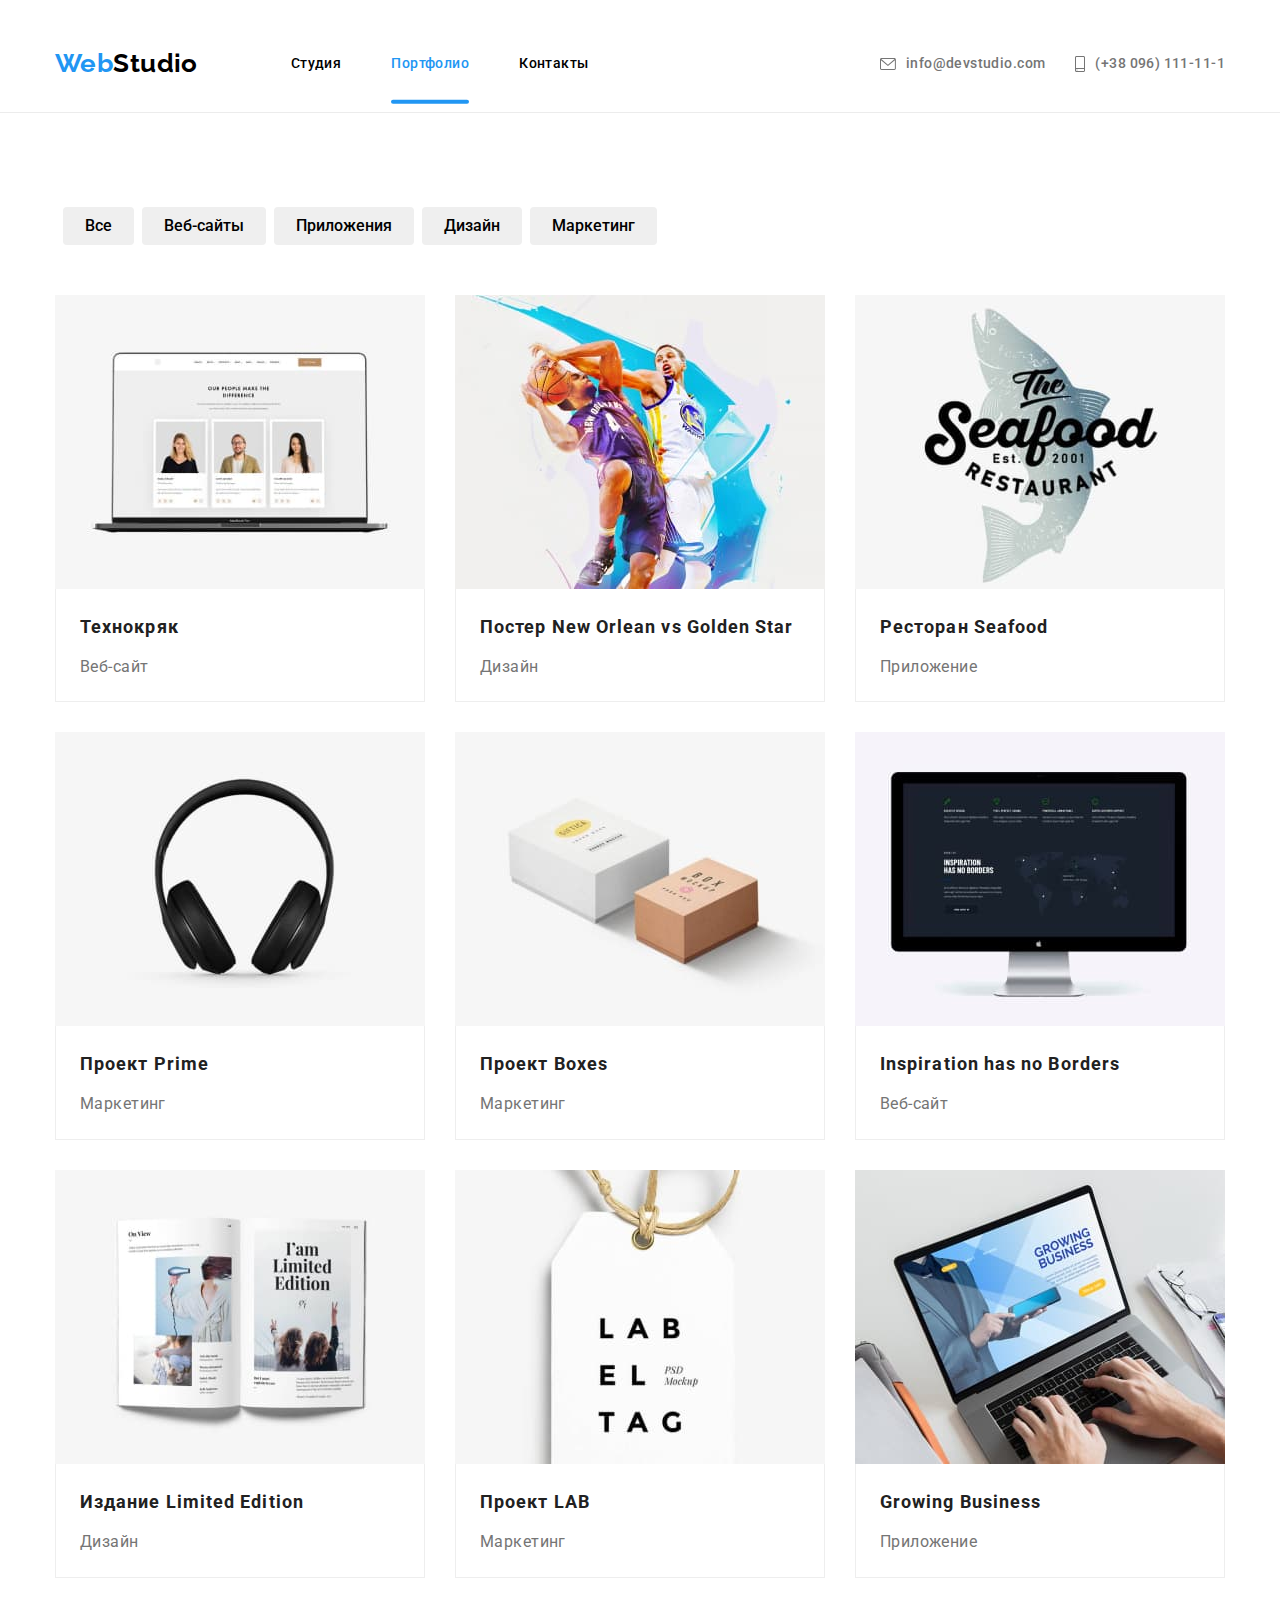
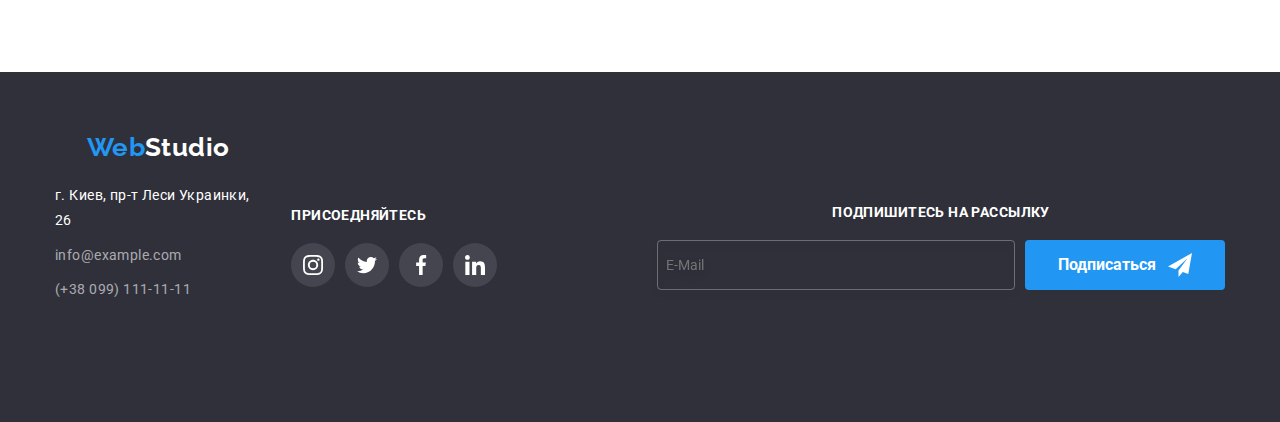
==== commit 82f3d1d7: "neu" ====
--- a/portfolio.html
+++ b/portfolio.html
@@ -68,14 +68,12 @@
                         <button type="button" class="secondary__button">Маркетинг</button>
                     </li>
                 </ul>
-            </div>
-            <div class="container">
                 <!--проекты-->
                 <ul class="projects">
                     <li class="projects__item">
                         <a href="./portfolio.html" class="projects__link">
                             <div class="projects__hover">
-                                <img src="./images/img.jpg" alt="проект 1"/>
+                                <img src="./images/img.jpg" alt="проект 1" width="370" />
                                 <div class="projects__overlay">
                                     <p class="projects__text">Технокряк это современная площадка распространения коронавируса. Компании используют эту
                                         платформу для цифрового шпионажа
@@ -92,7 +90,7 @@
                     <li class="projects__item">
                         <a href="./portfolio.html" class="projects__link">
                             <div class="projects__hover">
-                                <img src="./images/img(1).jpg" alt="проект 2"/>
+                                <img src="./images/img(1).jpg" alt="проект 2" width="370" />
                                 <div class="projects__overlay">
                                     <p class="projects__text">Технокряк это современная площадка распространения коронавируса. Компании используют
                                         эту
@@ -110,7 +108,7 @@
                     <li class="projects__item">
                         <a href="./portfolio.html" class="projects__link">
                             <div class="projects__hover">
-                                <img src="./images/img(2).jpg" alt="проект 3" />
+                                <img src="./images/img(2).jpg" alt="проект 3" width="370" />
                                 <div class="projects__overlay">
                                     <p class="projects__text">Технокряк это современная площадка распространения коронавируса. Компании используют
                                         эту
@@ -128,7 +126,7 @@
                     <li class="projects__item">
                         <a href="./portfolio.html" class="projects__link">
                             <div class="projects__hover">
-                                <img src="./images/img(3).jpg" alt="проект 4" />
+                                <img src="./images/img(3).jpg" alt="проект 4" width="370" />
                                 <div class="projects__overlay">
                                     <p class="projects__text">Технокряк это современная площадка распространения коронавируса. Компании используют
                                         эту
@@ -146,7 +144,7 @@
                     <li class="projects__item">
                         <a href="./portfolio.html" class="projects__link">
                             <div class="projects__hover">
-                                <img src="./images/img(4).jpg" alt="проект 5" />
+                                <img src="./images/img(4).jpg" alt="проект 5" width="370" />
                                 <div class="projects__overlay">
                                     <p class="projects__text">Технокряк это современная площадка распространения коронавируса. Компании используют
                                         эту
@@ -164,7 +162,7 @@
                     <li class="projects__item">
                         <a href="./portfolio.html" class="projects__link">
                             <div class="projects__hover">
-                                <img src="./images/img(5).jpg" alt="проект 6" />
+                                <img src="./images/img(5).jpg" alt="проект 6" width="370" />
                                 <div class="projects__overlay">
                                     <p class="projects__text">Технокряк это современная площадка распространения коронавируса. Компании используют
                                         эту
@@ -182,7 +180,7 @@
                     <li class="projects__item">
                         <a href="./portfolio.html" class="projects__link">
                             <div class="projects__hover">
-                                <img src="./images/img(6).jpg" alt="проект 7" />
+                                <img src="./images/img(6).jpg" alt="проект 7" width="370" />
                                 <div class="projects__overlay">
                                     <p class="projects__text">Технокряк это современная площадка распространения коронавируса. Компании используют
                                         эту
@@ -200,7 +198,7 @@
                     <li class="projects__item">
                         <a href="./portfolio.html" class="projects__link">
                             <div class="projects__hover">
-                                <img src="./images/img(7).jpg" alt="проект 8" />
+                                <img src="./images/img(7).jpg" alt="проект 8" width="370" />
                                 <div class="projects__overlay">
                                     <p class="projects__text">Технокряк это современная площадка распространения коронавируса. Компании используют
                                         эту
@@ -218,7 +216,7 @@
                     <li class="projects__item">
                         <a href="./portfolio.html" class="projects__link">
                             <div class="projects__hover">
-                                <img src="./images/img(8).jpg" alt="проект 9" />
+                                <img src="./images/img(8).jpg" alt="проект 9" width="370" />
                                 <div class="projects__overlay">
                                     <p class="projects__text">Технокряк это современная площадка распространения коронавируса. Компании используют
                                         эту
@@ -240,26 +238,26 @@
     <!--окончание-->
     <footer class="footer">
         <div class="container footer__box">
-            <div class="footer-address">
-                <div class="footer-logo">
-                    <!--лого-->
-                    <a class="logo" href="index.html">Web<span class="logo__white">Studio</span></a>
-                </div>
+            <div class="footer__address">
+                <!--лого-->
+                <a class="logo" href="index.html">Web<span class="logo--white">Studio</span></a>
                 <!--адрес и контакты-->
                 <address>
                     <ul class="contacts-footer">
                         <li class="contacts-footer__item">
-                            <a href="https://www.google.ru/maps/place/бул.+Леси+Украинки,+26,+Киев,+Украина,+02000/@50.4265807,30.5361971,17z/data=!3m1!4b1!4m5!3m4!1s0x40d4cf0e033ecbe9:0x57a4dffefec77da0!8m2!3d50.4265807!4d30.5383858"
+                            <a href="https://goo.gl/maps/YJMqycTcdpPL2djx6" target="_blank" rel="noreferrer noopener"
                                 class="contacts-footer__address">
                                 г. Киев, пр-т Леси Украинки, 26 </a>
                         </li>
-    
+                
                         <li class="contacts-footer__item">
-                            <a href="mailto:info@example.com" class="contacts-footer__link">info@example.com</a>
+                            <a href="mailto:info@example.com" target="_blank" rel="noreferrer noopener"
+                                class="contacts-footer__link">info@example.com</a>
                         </li>
-    
+                
                         <li class="contacts-footer__item">
-                            <a href="tel:+380991111111" class="contacts-footer__link">(+38 099) 111-11-11</a>
+                            <a href="tel:+380991111111" target="_blank" rel="noreferrer noopener" class="contacts-footer__link">(+38
+                                099) 111-11-11</a>
                         </li>
                     </ul>
                 </address>
@@ -267,7 +265,7 @@
             <div class="footer__social">
                 <h4 class="footer__disription">присоедняйтесь</h4>
                 <ul class="social-links social-links--footer">
-                    <li class="social-links__item">
+                    <li class="social-link__item">
                         <a class="social-links__icon social-links__icon--footer" href="#">
                             <svg height="20px" width="20px">
                                 <use href="./images/sprite.svg#icon-instagram"></use>
--- a/css/main.min.css
+++ b/css/main.min.css
@@ -1,2 +1,2 @@
-/*! modern-normalize v0.6.0 | MIT License | https://github.com/sindresorhus/modern-normalize */*,*::before,*::after{-webkit-box-sizing:border-box;box-sizing:border-box}:root{-moz-tab-size:4;-o-tab-size:4;tab-size:4}html{line-height:1.15;-webkit-text-size-adjust:100%}body{margin:0}body{font-family:system-ui,-apple-system,"Segoe UI",Roboto,Helvetica,Arial,sans-serif,"Apple Color Emoji","Segoe UI Emoji"}hr{height:0}abbr[title]{-webkit-text-decoration:underline dotted;text-decoration:underline dotted}b,strong{font-weight:bolder}code,kbd,samp,pre{font-family:SFMono-Regular, Consolas, "Liberation Mono", Menlo, monospace;font-size:1em}small{font-size:80%}sub,sup{font-size:75%;line-height:0;position:relative;vertical-align:baseline}sub{bottom:-0.25em}sup{top:-0.5em}button,input,optgroup,select,textarea{font-family:inherit;font-size:100%;line-height:1.15;margin:0}button,select{text-transform:none}button,[type="button"],[type="reset"],[type="submit"]{-webkit-appearance:button}button::-moz-focus-inner,[type="button"]::-moz-focus-inner,[type="reset"]::-moz-focus-inner,[type="submit"]::-moz-focus-inner{border-style:none;padding:0}button:-moz-focusring,[type="button"]:-moz-focusring,[type="reset"]:-moz-focusring,[type="submit"]:-moz-focusring{outline:1px dotted ButtonText}fieldset{padding:0.35em 0.75em 0.625em}legend{padding:0}progress{vertical-align:baseline}[type="number"]::-webkit-inner-spin-button,[type="number"]::-webkit-outer-spin-button{height:auto}[type="search"]{-webkit-appearance:textfield;outline-offset:-2px}[type="search"]::-webkit-search-decoration{-webkit-appearance:none}::-webkit-file-upload-button{-webkit-appearance:button;font:inherit}summary{display:list-item}.social-links,.social-links__icon,.client{display:-webkit-box;display:-ms-flexbox;display:flex}.primary-button--shadow{-webkit-box-shadow:0px 4px 4px rgba(0,0,0,0.15);box-shadow:0px 4px 4px rgba(0,0,0,0.15)}.social-links__icon{height:44px;width:44px;border-radius:50%;-webkit-box-align:center;-ms-flex-align:center;align-items:center;-webkit-box-pack:center;-ms-flex-pack:center;justify-content:center;margin-right:10px}body{background-color:#fff;color:#000;font-family:Roboto, Arial, sans-serif;letter-spacing:0.03em;font-size:14px}img{display:block;max-width:100%;height:auto}h1,h2,h3,h4,p{margin:0px}ul{padding:0px;margin:0px;list-style:none}a{text-decoration:none}.header{-webkit-box-align:center;-ms-flex-align:center;align-items:center}@media screen and (min-width: 768px){.header{display:-webkit-box;display:-ms-flexbox;display:flex}}.page-header{border-bottom:1px solid #ececec}@media screen and (max-width: 767px){.page-header{padding:16px 0 16px 0}}@media screen and (min-width: 1200px){.page-header{padding-top:16px}}.title{color:#000;font-style:normal;font-weight:700;font-size:36px;line-height:1.2;text-align:center;margin-bottom:50px}.container{margin:0 auto;padding:0 15px}@media (min-width: 480px){.container{width:480px}}@media (min-width: 768px){.container{width:768px}}@media (min-width: 1200px){.container{width:1200px}}.section{padding:60px 0}@media screen and (max-width: 1199px){.section--work{display:none}}@media screen and (min-width: 1200px){.section--work{display:-webkit-box;display:-ms-flexbox;display:flex}}.section--team{background:#f5f4fa}.text-hidden{visibility:hidden;font-size:0}input{outline:none}.footer-logo{margin-bottom:20px}.logo{color:#2196f3;font-family:Raleway;font-weight:700;font-size:26px;line-height:1.2}.logo--dark{color:#000}.logo--white{color:#fff}.site-nav{margin-left:93px}.site-nav__item{margin-right:50px}.site-nav__item:last-child{margin-right:0}@media screen and (max-width: 767px){.site-nav{display:none}}@media screen and (min-width: 768px){.site-nav{display:-webkit-box;display:-ms-flexbox;display:flex}}.site-nav__label{position:relative;color:#000;font-weight:500;font-size:14px;line-height:1.1;padding:30px 0;display:block;-webkit-transition:color 250ms cubic-bezier(0.4, 0, 0.2, 1);transition:color 250ms cubic-bezier(0.4, 0, 0.2, 1)}.site-nav__label:hover,.site-nav__label:focus{color:#2196f3}.site-nav__label--current{color:#2196f3}.site-nav__label--current::before{content:"";display:inline-block;position:absolute;bottom:-1px;left:0;-webkit-transform:translate(0, 20%);transform:translate(0, 20%);width:100%;height:4px;background-color:#2196f3;border-radius:2px}.contacts{margin-left:auto;-webkit-box-align:center;-ms-flex-align:center;align-items:center}@media screen and (max-width: 767px){.contacts{display:none}}@media screen and (min-width: 1200px){.contacts{display:-webkit-box;display:-ms-flexbox;display:flex}}@media screen and (min-width: 768px){.contacts__item{margin:10px 0}}.contacts__icon{margin-right:10px}.contacts__link{color:#757575;font-weight:500;font-size:14px;line-height:1.1;font-style:normal;-webkit-box-align:center;-ms-flex-align:center;align-items:center;fill:#757575;-webkit-transition:fill 250ms cubic-bezier(0.4, 0, 0.2, 1);transition:fill 250ms cubic-bezier(0.4, 0, 0.2, 1);-webkit-transition:color 250ms cubic-bezier(0.4, 0, 0.2, 1);transition:color 250ms cubic-bezier(0.4, 0, 0.2, 1)}.contacts__link:hover,.contacts__link:focus{color:#2196f3;fill:#2196f3}.contacts__link:last-child{margin-left:30px}.contacts-footer__link{background:#2f303a;color:rgba(255,255,255,0.6);font-weight:400;font-size:14px;line-height:1.8;font-style:normal;margin-top:9px;display:inline-block;-webkit-transition:color 250ms cubic-bezier(0.4, 0, 0.2, 1);transition:color 250ms cubic-bezier(0.4, 0, 0.2, 1)}.contacts-footer:hover,.contacts-footer:focus{color:#2196f3}.contacts-footer__address{color:#fff;font-weight:400;font-size:14px;line-height:1.8;font-style:normal}.hero{background-color:#2f303a;text-align:center;padding:200px 0;margin:0 auto;background-image:-webkit-gradient(linear, left top, right top, from(rgba(47,48,58,0.4)), color-stop(rgba(47,48,58,0.4)), to(rgba(47,48,58,0.4))),url(../images/new-Img.jpg);background-image:linear-gradient(to right, rgba(47,48,58,0.4), rgba(47,48,58,0.4), rgba(47,48,58,0.4)),url(../images/new-Img.jpg);background-size:cover;background-position:center;background-repeat:no-repeat}.hero__title{color:#fff;font-weight:900;font-size:44px;line-height:1.3;letter-spacing:0.06em;text-transform:uppercase;margin-bottom:30px}.primary-button{color:#fff;background-color:#2196f3;font-family:inherit;font-weight:700;font-size:16px;line-height:1.8;display:inline-block;-webkit-box-align:center;-ms-flex-align:center;align-items:center;cursor:pointer;border-radius:4px;padding:10px 32px;border:1px solid rgba(0,0,0,0);-webkit-transition:background-color 250ms cubic-bezier(0.4, 0, 0.2, 1);transition:background-color 250ms cubic-bezier(0.4, 0, 0.2, 1)}.primary-button:hover,.primary-button:focus{background-color:#188ce8}.secondary__button{color:#000;font-weight:500;font-size:16px;line-height:1.6;text-align:center;cursor:pointer;border-radius:4px;padding:6px 22px;margin-left:8px;margin-bottom:15px;border:0px solid rgba(0,0,0,0);-webkit-transition:background-color 250ms cubic-bezier(0.4, 0, 0.2, 1);transition:background-color 250ms cubic-bezier(0.4, 0, 0.2, 1);-webkit-transition:-webkit-box-shadow 250ms cubic-bezier(0.4, 0, 0.2, 1);transition:-webkit-box-shadow 250ms cubic-bezier(0.4, 0, 0.2, 1);transition:box-shadow 250ms cubic-bezier(0.4, 0, 0.2, 1);transition:box-shadow 250ms cubic-bezier(0.4, 0, 0.2, 1), -webkit-box-shadow 250ms cubic-bezier(0.4, 0, 0.2, 1)}.secondary__button:hover,.secondary__button:focus{color:#fff;background-color:#2196f3;-webkit-box-shadow:0px 3px 1px rgba(0,0,0,0.1),0px 1px 2px rgba(0,0,0,0.08),0px 2px 2px rgba(0,0,0,0.12);box-shadow:0px 3px 1px rgba(0,0,0,0.1),0px 1px 2px rgba(0,0,0,0.08),0px 2px 2px rgba(0,0,0,0.12)}@media screen and (min-width: 768px){.features{display:-webkit-box;display:-ms-flexbox;display:flex;-ms-flex-wrap:wrap;flex-wrap:wrap;text-align:center;-webkit-box-pack:justify;-ms-flex-pack:justify;justify-content:space-between;margin:-15px}}@media screen and (min-width: 1200px){.features{margin:-15px}}.features__title{font-weight:700;font-size:14px;line-height:1.2;text-transform:uppercase;margin-bottom:10px;text-align:center}.features__text{color:#757575;font-weight:500;font-size:14px;line-height:1.8}@media screen and (max-width: 767px){.features__item{margin-bottom:30px}}@media screen and (min-width: 768px){.features__item{-ms-flex-preferred-size:calc((100% - 60px) / 2);flex-basis:calc((100% - 60px) / 2);margin:15px}}@media screen and (min-width: 1200px){.features__item{-ms-flex-preferred-size:calc((100% - 120px) / 4);flex-basis:calc((100% - 120px) / 4);margin:15px}}.features__icon{padding:25px 100px;background:#f5f4fa;border-radius:4px;margin-bottom:30px;text-align:center}.work{-ms-flex-preferred-size:calc(100% / 3);flex-basis:calc(100% / 3);-webkit-box-pack:justify;-ms-flex-pack:justify;justify-content:space-between;padding-top:0px}@media screen and (max-width: 1199px){.work{display:none}}@media screen and (min-width: 1200px){.work{display:-webkit-box;display:-ms-flexbox;display:flex}}.work__title{position:relative}.work__box{position:absolute;bottom:0;width:100%;padding:27px;background-color:rgba(47,48,58,0.8)}.work__text{font-weight:700;font-size:14px;line-height:1.2;text-align:center;text-transform:uppercase;color:#fff}.team{-webkit-box-pack:justify;-ms-flex-pack:justify;justify-content:space-between}@media (min-width: 768px){.team{display:-webkit-box;display:-ms-flexbox;display:flex;-ms-flex-wrap:wrap;flex-wrap:wrap;margin:-15px}}.team__name{text-align:center;font-weight:500;font-size:16px;line-height:1.2;color:#212121;text-transform:uppercase}.team__position{color:#757575;font-weight:400;font-size:16px;line-height:1.2;text-align:center;padding-top:10px}.team__decription{padding:30px 0;border-radius:0px 0px 4px 4px;background-color:#fff}.team__specialist{-ms-flex-wrap:wrap;flex-wrap:wrap;background-color:var(--primary-bgc);-webkit-box-shadow:0px 1px 3px rgba(0,0,0,0.12),0px 1px 1px rgba(0,0,0,0.14),0px 2px 1px rgba(0,0,0,0.2);box-shadow:0px 1px 3px rgba(0,0,0,0.12),0px 1px 1px rgba(0,0,0,0.14),0px 2px 1px rgba(0,0,0,0.2);border-radius:0px 0px 4px 4px;margin-bottom:30px}@media (min-width: 768px){.team__specialist{width:calc((100% - 60px) / 2);margin:15px}}@media (min-width: 1200px){.team__specialist{width:calc((100% - 120px) / 4);margin:15px}}.social-links{-webkit-box-pack:center;-ms-flex-pack:center;justify-content:center;text-align:center}@media screen and (min-width: 480px){.social-links{padding:16px 0 24px 0}}.social-links--footer{padding:0}.social-links__item:last-child{margin-right:0}.social-links__icon{fill:#afb1b8;-webkit-transition:background-color 250ms cubic-bezier(0.4, 0, 0.2, 1);transition:background-color 250ms cubic-bezier(0.4, 0, 0.2, 1);-webkit-transition:-webkit-transform 250ms cubic-bezier(0.4, 0, 0.2, 1);transition:-webkit-transform 250ms cubic-bezier(0.4, 0, 0.2, 1);transition:transform 250ms cubic-bezier(0.4, 0, 0.2, 1);transition:transform 250ms cubic-bezier(0.4, 0, 0.2, 1), -webkit-transform 250ms cubic-bezier(0.4, 0, 0.2, 1);margin-left:10px}.social-links__icon:hover,.social-links__icon:focus{background-color:#2196f3;fill:#fff}.social-links__icon--footer{fill:#fff;background-color:rgba(255,255,255,0.1);-webkit-transition:background-color 250ms cubic-bezier(0.4, 0, 0.2, 1);transition:background-color 250ms cubic-bezier(0.4, 0, 0.2, 1)}.client{-ms-flex-wrap:wrap;flex-wrap:wrap;text-align:center;-webkit-box-pack:justify;-ms-flex-pack:justify;justify-content:space-between}@media screen and (min-width: 768px){.client{margin:-15px}}@media screen and (max-width: 767px){.client__item{margin-bottom:30px}}@media screen and (min-width: 768px){.client__item{-ms-flex-preferred-size:calc((100% - 60px) / 2);flex-basis:calc((100% - 60px) / 2);margin:15px}}@media (min-width: 1200px){.client__item{-ms-flex-preferred-size:calc((100% - 180px) / 6);flex-basis:calc((100% - 180px) / 6);margin:15px}}.client__icon{display:block;padding:12px 36px;border:none;fill:#afb1b8;border:1px solid #afb1b8;border-radius:4px;-webkit-transition:border 250ms cubic-bezier(0.4, 0, 0.2, 1);transition:border 250ms cubic-bezier(0.4, 0, 0.2, 1);-webkit-transition:fill 250ms cubic-bezier(0.4, 0, 0.2, 1);transition:fill 250ms cubic-bezier(0.4, 0, 0.2, 1)}.client__icon:hover,.client__icon:focus{fill:#2196f3;border:1px solid #2196f3}.backdrop{position:fixed;top:0;right:0;width:100%;height:100%;background-color:rgba(0,0,0,0.2);opacity:1;-webkit-transition:opacity 250ms cubic-bezier(0.4, 0, 0.2, 1);transition:opacity 250ms cubic-bezier(0.4, 0, 0.2, 1)}.backdrop.is-hidden{opacity:0;pointer-events:none}.backdrop.is-hidden .modal{-webkit-transform:translate(-50%, -50%) scale(0.1);transform:translate(-50%, -50%) scale(0.1)}.modal{padding:40px;width:528px;min-height:581px;background-color:#fff;position:absolute;top:50%;left:50%;-webkit-transform:translate(-50%, -50%) scale(1);transform:translate(-50%, -50%) scale(1);border-radius:4px;-webkit-transition:-webkit-transform 250ms cubic-bezier(0.4, 0, 0.2, 1);transition:-webkit-transform 250ms cubic-bezier(0.4, 0, 0.2, 1);transition:transform 250ms cubic-bezier(0.4, 0, 0.2, 1);transition:transform 250ms cubic-bezier(0.4, 0, 0.2, 1), -webkit-transform 250ms cubic-bezier(0.4, 0, 0.2, 1)}.modal__button-close{position:absolute;-webkit-box-pack:center;-ms-flex-pack:center;justify-content:center;-webkit-box-align:center;-ms-flex-align:center;align-items:center;width:30px;height:30px;padding:0;top:0;right:0;margin:8px;border:1px solid rgba(0,0,0,0.1);border-radius:50%;background-color:transparent;cursor:pointer;-webkit-transition:fill 250ms cubic-bezier(0.4, 0, 0.2, 1);transition:fill 250ms cubic-bezier(0.4, 0, 0.2, 1)}.modal__button-close:hover{fill:#2196f3}.modal__icon-close{width:18px;height:18px}.modal__title{font-weight:700;font-size:20px;line-height:1.15;margin-bottom:12px;text-align:center}.form-group{margin-bottom:10px;-webkit-box-orient:vertical;-webkit-box-direction:normal;-ms-flex-direction:column;flex-direction:column}.form-group__label{margin-bottom:4px;font-weight:400;font-size:12px;line-height:1.2;color:#757575}.form-group__input{width:100%;height:40px;padding-left:42px}.form-group__input,.form-group__comment{border:1px solid rgba(33,33,33,0.2);-webkit-box-sizing:border-box;box-sizing:border-box;border-radius:4px;-webkit-transition:border 250ms cubic-bezier(0.4, 0, 0.2, 1),fill 250ms cubic-bezier(0.4, 0, 0.2, 1);transition:border 250ms cubic-bezier(0.4, 0, 0.2, 1),fill 250ms cubic-bezier(0.4, 0, 0.2, 1)}.form-group__input:hover,.form-group__input:focus{border:1px solid #2196f3}.form-group__input:hover+.form-group__icon,.form-group__input:focus+.form-group__icon{fill:#2196f3}.form-group__input:focus-within{fill:#2196f3;border:1px solid #2196f3}.form-group__comment{padding:12px 16px;font-weight:400;font-size:12px;line-height:1.2;color:#757575;-webkit-transition:border 250ms cubic-bezier(0.4, 0, 0.2, 1);transition:border 250ms cubic-bezier(0.4, 0, 0.2, 1);resize:none}.form-group__comment:hover,.form-group__comment:focus{border:1px solid #2196f3;-webkit-box-sizing:border-box;box-sizing:border-box;border-radius:4px}.form-group__comment:focus-within{outline:none;border:1px solid #2196f3}.form-group__icon{position:absolute;top:10px;left:10px;width:18px;height:18px;-webkit-transition:fill 250ms cubic-bezier(0.4, 0, 0.2, 1);transition:fill 250ms cubic-bezier(0.4, 0, 0.2, 1)}.form-group__input-group-absolute{position:relative}.form-group .comment{margin-bottom:20px}.form-group__btn{text-align:center}.checkbox{margin:20px 0 30px 12px}.checkbox__label{display:inline-block;font-weight:400;font-size:14px;line-height:1.8;color:#757575;letter-spacing:0.03em;-webkit-appearance:none;-moz-appearance:none;appearance:none;position:absolute}.checkbox__policy::before{content:"";width:16px;height:15px;margin-right:8px;border:2px solid #212121;border-radius:4px;-webkit-transition:background-color 250ms cubic-bezier(0.4, 0, 0.2, 1);transition:background-color 250ms cubic-bezier(0.4, 0, 0.2, 1);-webkit-transition:border 250ms cubic-bezier(0.4, 0, 0.2, 1);transition:border 250ms cubic-bezier(0.4, 0, 0.2, 1)}.checkbox__label:checked+.checkbox__policy::before{border-color:#2196f3;background-color:#2196f3;background-image:url(../images/Vector.svg);background-origin:border-box;background-size:contain}.filter{display:-webkit-box;display:-ms-flexbox;display:flex;-ms-flex-wrap:wrap;flex-wrap:wrap;margin-bottom:50px}@media screen and (max-width: 1199px){.filter{-webkit-box-pack:start;-ms-flex-pack:start;justify-content:flex-start}}@media screen and (min-width: 768px){.filter{margin:-4px}}@media screen and (min-width: 768px){.filter__item{-ms-flex-preferred-size:calc((100% - 24px) / 3);flex-basis:calc((100% - 24px) / 3);margin:4px}}@media screen and (min-width: 1200px){.filter__item{-ms-flex-preferred-size:calc((100% - 40px) / 5);flex-basis:calc((100% - 40px) / 5);margin:4px}}.projects{color:#000;font-weight:700;font-size:18px;line-height:2}@media screen and (min-width: 768px){.projects{display:-webkit-box;display:-ms-flexbox;display:flex;-ms-flex-wrap:wrap;flex-wrap:wrap;margin:-15px}}.projects__title{font-weight:700;font-size:18px;line-height:2;color:#212121}.projects__description{color:#757575;font-weight:400;font-size:16px;line-height:1.8}.projects__title{letter-spacing:0.06em}.projects__description{font-weight:400;font-size:16px;line-height:1.8;margin-top:8px}@media screen and (max-width: 767px){.projects__item{margin-bottom:30px}}@media screen and (min-width: 768px){.projects__item{-ms-flex-preferred-size:calc((100% - 60px) / 2);flex-basis:calc((100% - 60px) / 2);margin:15px}}@media screen and (min-width: 1200px){.projects__item{-ms-flex-preferred-size:calc((100% - 90px) / 3);flex-basis:calc((100% - 90px) / 3);margin:15px}}.projects__box{border:1px solid #eee;border-top:none;padding:20px 24px}.projects__link{position:relative;-webkit-transition:-webkit-box-shadow 250ms cubic-bezier(0.4, 0, 0.2, 1);transition:-webkit-box-shadow 250ms cubic-bezier(0.4, 0, 0.2, 1);transition:box-shadow 250ms cubic-bezier(0.4, 0, 0.2, 1);transition:box-shadow 250ms cubic-bezier(0.4, 0, 0.2, 1), -webkit-box-shadow 250ms cubic-bezier(0.4, 0, 0.2, 1)}.projects__link:hover,.projects__link:focus{-webkit-box-shadow:0px 3px 1px rgba(0,0,0,0.1),0px 1px 2px rgba(0,0,0,0.08),0px 2px 2px rgba(0,0,0,0.12);box-shadow:0px 3px 1px rgba(0,0,0,0.1),0px 1px 2px rgba(0,0,0,0.08),0px 2px 2px rgba(0,0,0,0.12)}.projects__overlay{width:100%;height:100%;position:absolute;-webkit-box-align:center;-ms-flex-align:center;align-items:center;background-color:rgba(33,150,243,0.9);-webkit-transform:translateY(0);transform:translateY(0);-webkit-transition:-webkit-transform 250ms cubic-bezier(0.4, 0, 0.2, 1);transition:-webkit-transform 250ms cubic-bezier(0.4, 0, 0.2, 1);transition:transform 250ms cubic-bezier(0.4, 0, 0.2, 1);transition:transform 250ms cubic-bezier(0.4, 0, 0.2, 1), -webkit-transform 250ms cubic-bezier(0.4, 0, 0.2, 1)}.projects__link:hover .projects__overlay{-webkit-transform:translateY(-100%);transform:translateY(-100%)}.projects__hover{position:relative;overflow:hidden}.projects__text{color:#fff;font-weight:400;padding:63px 24px;letter-spacing:0.03em}.footer{-webkit-box-pack:center;-ms-flex-pack:center;justify-content:center;text-align:center;background:#2f303a;padding:60px 0}@media screen and (min-width: 768px){.footer__box{display:-webkit-box;display:-ms-flexbox;display:flex;-ms-flex-wrap:wrap;flex-wrap:wrap}}@media screen and (max-width: 767px){.footer-address{margin-bottom:60px}}@media screen and (min-width: 768px){.footer-address{-ms-flex-preferred-size:calc((100% - 120px) / 2);flex-basis:calc((100% - 120px) / 2);margin:30px}}@media screen and (min-width: 1200px){.footer-address{-ms-flex-preferred-size:calc((100% - 120px) / 3);flex-basis:calc((100% - 120px) / 3);margin:30px}}@media screen and (max-width: 767px){.footer__social{margin-bottom:60px}}@media screen and (min-width: 768px){.footer__social{-ms-flex-preferred-size:calc((100% - 120px) / 2);flex-basis:calc((100% - 120px) / 2);margin:30px}}@media screen and (min-width: 1200px){.footer__social{-ms-flex-preferred-size:calc((100% - 120px) / 3);flex-basis:calc((100% - 120px) / 3);margin:30px}}@media screen and (min-width: 768px){.footer__form{-ms-flex-preferred-size:calc((100% - 120px) / 2);flex-basis:calc((100% - 120px) / 2);margin:30px}}@media screen and (min-width: 1200px){.footer__form{-ms-flex-preferred-size:calc((100% - 120px) / 3);flex-basis:calc((100% - 120px) / 3);margin:30px}}.footer__disription{margin:0;margin-bottom:20px;height:16px;font-weight:700;font-size:14px;line-height:1.2;letter-spacing:0.03em;text-transform:uppercase;color:#fff}.subscribe-form__input{margin-bottom:20px;padding:8px;width:358px;height:50px;color:rgba(255,255,255,0.6);border:1px solid rgba(255,255,255,0.3);-webkit-box-sizing:border-box;box-sizing:border-box;-webkit-filter:drop-shadow(0px 4px 4px rgba(0,0,0,0.15));filter:drop-shadow(0px 4px 4px rgba(0,0,0,0.15));border-radius:4px;background:transparent}.subscribe-form__button{-webkit-box-align:center;-ms-flex-align:center;align-items:center;margin-left:10px}.subscribe-form__icon{margin-left:10px;width:24px;height:24px}
+/*! modern-normalize v0.6.0 | MIT License | https://github.com/sindresorhus/modern-normalize */*,*::before,*::after{-webkit-box-sizing:border-box;box-sizing:border-box}:root{-moz-tab-size:4;-o-tab-size:4;tab-size:4}html{line-height:1.15;-webkit-text-size-adjust:100%}body{margin:0}body{font-family:system-ui,-apple-system,"Segoe UI",Roboto,Helvetica,Arial,sans-serif,"Apple Color Emoji","Segoe UI Emoji"}hr{height:0}abbr[title]{-webkit-text-decoration:underline dotted;text-decoration:underline dotted}b,strong{font-weight:bolder}code,kbd,samp,pre{font-family:SFMono-Regular, Consolas, "Liberation Mono", Menlo, monospace;font-size:1em}small{font-size:80%}sub,sup{font-size:75%;line-height:0;position:relative;vertical-align:baseline}sub{bottom:-0.25em}sup{top:-0.5em}button,input,optgroup,select,textarea{font-family:inherit;font-size:100%;line-height:1.15;margin:0}button,select{text-transform:none}button,[type="button"],[type="reset"],[type="submit"]{-webkit-appearance:button}button::-moz-focus-inner,[type="button"]::-moz-focus-inner,[type="reset"]::-moz-focus-inner,[type="submit"]::-moz-focus-inner{border-style:none;padding:0}button:-moz-focusring,[type="button"]:-moz-focusring,[type="reset"]:-moz-focusring,[type="submit"]:-moz-focusring{outline:1px dotted ButtonText}fieldset{padding:0.35em 0.75em 0.625em}legend{padding:0}progress{vertical-align:baseline}[type="number"]::-webkit-inner-spin-button,[type="number"]::-webkit-outer-spin-button{height:auto}[type="search"]{-webkit-appearance:textfield;outline-offset:-2px}[type="search"]::-webkit-search-decoration{-webkit-appearance:none}::-webkit-file-upload-button{-webkit-appearance:button;font:inherit}summary{display:list-item}.site-nav,.contacts__link,.social-links,.social-links__icon,.modal__button-close,.form-group,.projects__overlay,.subscribe-form,.subscribe-form__input{display:-webkit-box;display:-ms-flexbox;display:flex}.primary-button--shadow{-webkit-box-shadow:0px 4px 4px rgba(0,0,0,0.15);box-shadow:0px 4px 4px rgba(0,0,0,0.15)}.social-links__icon{height:44px;width:44px;border-radius:50%;-webkit-box-align:center;-ms-flex-align:center;align-items:center;-webkit-box-pack:center;-ms-flex-pack:center;justify-content:center;margin-right:10px}body{background-color:#fff;color:#000;font-family:Roboto, Arial, sans-serif;letter-spacing:0.03em;font-size:14px}img{display:block;max-width:100%;height:auto}h1,h2,h3,h4,p{margin:0px}ul{padding:0px;margin:0px;list-style:none}a{text-decoration:none}.header{-webkit-box-align:center;-ms-flex-align:center;align-items:center}@media screen and (min-width: 768px){.header{display:-webkit-box;display:-ms-flexbox;display:flex}}.page-header{border-bottom:1px solid #ececec}@media screen and (max-width: 767px){.page-header{padding:16px 0 16px 0}}@media screen and (min-width: 1200px){.page-header{padding-top:16px}}.title{color:#000;font-style:normal;font-weight:700;font-size:36px;line-height:1.2;text-align:center;margin-bottom:50px}.container{margin:0 auto;padding:0 15px}@media (min-width: 480px){.container{width:480px}}@media (min-width: 768px){.container{width:768px}}@media (min-width: 1200px){.container{width:1200px}}.section{padding:94px 0}.text-hidden{visibility:hidden;font-size:0}input{outline:none}.section-team{background:#f5f4fa}.logo{color:#2196f3;font-family:Raleway;font-weight:700;font-size:26px;line-height:1.2}.logo--dark{color:#000}.logo--white{color:#fff}.site-nav{margin-left:93px}.site-nav__item{margin-right:50px}.site-nav__item:last-child{margin-right:0}@media screen and (max-width: 767px){.site-nav{display:none}}@media screen and (min-width: 768px){.site-nav{display:-webkit-box;display:-ms-flexbox;display:flex}}.site-nav__label{position:relative;color:#000;font-weight:500;font-size:14px;line-height:1.1;padding:30px 0;display:block;-webkit-transition:color 250ms cubic-bezier(0.4, 0, 0.2, 1);transition:color 250ms cubic-bezier(0.4, 0, 0.2, 1)}.site-nav__label:hover,.site-nav__label:focus{color:#2196f3}.site-nav__label--current{color:#2196f3}.site-nav__label--current::before{content:"";display:inline-block;position:absolute;bottom:-1px;left:0;-webkit-transform:translate(0, 20%);transform:translate(0, 20%);width:100%;height:4px;background-color:#2196f3;border-radius:2px}.contacts{margin-left:auto;-webkit-box-align:center;-ms-flex-align:center;align-items:center}@media screen and (max-width: 767px){.contacts{display:none}}@media screen and (min-width: 1200px){.contacts{display:-webkit-box;display:-ms-flexbox;display:flex}}@media screen and (min-width: 768px){.contacts__item{margin:10px 0}}.contacts__icon{margin-right:10px}.contacts__link{color:#757575;font-weight:500;font-size:14px;line-height:1.1;font-style:normal;padding:30px 0;-webkit-box-align:center;-ms-flex-align:center;align-items:center;fill:#757575;-webkit-transition:fill 250ms cubic-bezier(0.4, 0, 0.2, 1);transition:fill 250ms cubic-bezier(0.4, 0, 0.2, 1);-webkit-transition:color 250ms cubic-bezier(0.4, 0, 0.2, 1);transition:color 250ms cubic-bezier(0.4, 0, 0.2, 1)}.contacts__link:hover,.contacts__link:focus{color:#2196f3;fill:#2196f3}.contacts__link:last-child{margin-left:30px}.contacts-footer{margin-top:20px}.contacts-footer__link{background:#2f303a;color:rgba(255,255,255,0.6);font-weight:400;font-size:14px;line-height:1.8;font-style:normal;margin-top:9px;display:inline-block;-webkit-transition:color 250ms cubic-bezier(0.4, 0, 0.2, 1);transition:color 250ms cubic-bezier(0.4, 0, 0.2, 1)}.contacts-footer:hover,.contacts-footer:focus{color:#2196f3}.contacts-footer__address{color:#fff;font-weight:400;font-size:14px;line-height:1.8;font-style:normal}.hero{background-color:#2f303a;text-align:center;padding:200px 0;max-width:1600px;height:600px;margin:0 auto;background-image:-webkit-gradient(linear, left top, right top, from(rgba(47,48,58,0.4)), color-stop(rgba(47,48,58,0.4)), to(rgba(47,48,58,0.4))),url(../images/new-Img.jpg);background-image:linear-gradient(to right, rgba(47,48,58,0.4), rgba(47,48,58,0.4), rgba(47,48,58,0.4)),url(../images/new-Img.jpg);background-size:cover;background-position:center;background-repeat:no-repeat}.hero__title{color:#fff;font-weight:900;font-size:44px;line-height:1.3;letter-spacing:0.06em;text-transform:uppercase;margin-bottom:30px}.primary-button{color:#fff;background-color:#2196f3;font-family:inherit;font-weight:700;font-size:16px;line-height:1.8;max-height:50px;display:inline-block;-webkit-box-align:center;-ms-flex-align:center;align-items:center;cursor:pointer;border-radius:4px;padding:10px 32px;min-width:200px;border:1px solid rgba(0,0,0,0);-webkit-transition:background-color 250ms cubic-bezier(0.4, 0, 0.2, 1);transition:background-color 250ms cubic-bezier(0.4, 0, 0.2, 1)}.primary-button:hover,.primary-button:focus{background-color:#188ce8}.secondary__button{color:#000;font-weight:500;font-size:16px;line-height:1.6;text-align:center;cursor:pointer;border-radius:4px;padding:6px 22px;margin-left:8px;border:0px solid rgba(0,0,0,0);-webkit-transition:background-color 250ms cubic-bezier(0.4, 0, 0.2, 1);transition:background-color 250ms cubic-bezier(0.4, 0, 0.2, 1);-webkit-transition:-webkit-box-shadow 250ms cubic-bezier(0.4, 0, 0.2, 1);transition:-webkit-box-shadow 250ms cubic-bezier(0.4, 0, 0.2, 1);transition:box-shadow 250ms cubic-bezier(0.4, 0, 0.2, 1);transition:box-shadow 250ms cubic-bezier(0.4, 0, 0.2, 1), -webkit-box-shadow 250ms cubic-bezier(0.4, 0, 0.2, 1)}.secondary__button:hover,.secondary__button:focus{color:#fff;background-color:#2196f3;-webkit-box-shadow:0px 3px 1px rgba(0,0,0,0.1),0px 1px 2px rgba(0,0,0,0.08),0px 2px 2px rgba(0,0,0,0.12);box-shadow:0px 3px 1px rgba(0,0,0,0.1),0px 1px 2px rgba(0,0,0,0.08),0px 2px 2px rgba(0,0,0,0.12)}.features{text-align:center}@media screen and (min-width: 768px){.features{display:-webkit-box;display:-ms-flexbox;display:flex;-ms-flex-wrap:wrap;flex-wrap:wrap;-webkit-box-pack:justify;-ms-flex-pack:justify;justify-content:space-between;margin:-15px}}@media screen and (min-width: 1200px){.features{margin:-15px}}.features__title{font-weight:700;font-size:14px;line-height:1.2;text-transform:uppercase;margin-bottom:10px}.features__text{color:#757575;font-weight:500;font-size:14px;line-height:1.8}@media screen and (max-width: 767px){.features__item{margin-bottom:30px}}@media screen and (min-width: 768px){.features__item{-ms-flex-preferred-size:calc((100% - 60px) / 2);flex-basis:calc((100% - 60px) / 2);margin:15px}}@media screen and (min-width: 1200px){.features__item{-ms-flex-preferred-size:calc((100% - 120px) / 4);flex-basis:calc((100% - 120px) / 4);margin:15px}}.features__item:last-child{margin-left:0px}.features__icon{padding:25px 100px;background:#f5f4fa;border-radius:4px;margin-bottom:30px}.title__work{display:none}.work{-ms-flex-preferred-size:calc(100% / 3);flex-basis:calc(100% / 3);-webkit-box-pack:justify;-ms-flex-pack:justify;justify-content:space-between;padding-top:0px}@media screen and (max-width: 1199px){.work{display:none}}@media screen and (min-width: 1200px){.work{display:-webkit-box;display:-ms-flexbox;display:flex}}.work__title{position:relative}.work__box{position:absolute;bottom:0;width:100%;padding:27px;background-color:rgba(47,48,58,0.8)}.work__text{font-weight:700;font-size:14px;line-height:1.2;text-align:center;text-transform:uppercase;color:#fff}.team{-webkit-box-pack:justify;-ms-flex-pack:justify;justify-content:space-between}@media (min-width: 768px){.team{display:-webkit-box;display:-ms-flexbox;display:flex;-ms-flex-wrap:wrap;flex-wrap:wrap;margin:-15px}}.team__name{text-align:center;font-weight:500;font-size:16px;line-height:1.2;color:#212121;text-transform:uppercase}.team__position{color:#757575;font-weight:400;font-size:16px;line-height:1.2;text-align:center;padding-top:10px}.team__decription{padding:30px 0;border-radius:0px 0px 4px 4px;background-color:#fff}.team__specialist{-ms-flex-wrap:wrap;flex-wrap:wrap;background-color:var(--primary-bgc);-webkit-box-shadow:0px 1px 3px rgba(0,0,0,0.12),0px 1px 1px rgba(0,0,0,0.14),0px 2px 1px rgba(0,0,0,0.2);box-shadow:0px 1px 3px rgba(0,0,0,0.12),0px 1px 1px rgba(0,0,0,0.14),0px 2px 1px rgba(0,0,0,0.2);border-radius:0px 0px 4px 4px}@media (min-width: 768px){.team__specialist{width:calc((100% - 60px) / 2);margin:15px}}@media (min-width: 1200px){.team__specialist{width:calc((100% - 120px) / 4);margin:15px}}@media (max-width: 480px){.team__specialist>img{width:450px}}@media (max-width: 768px){.team__specialist>img{width:354px}}.social-links{-webkit-box-pack:center;-ms-flex-pack:center;justify-content:center;padding:16px 32px 0 32px}.social-links--footer{padding:0}.social-links__item:last-child{margin-right:0}.social-links__icon{fill:#afb1b8;-webkit-transition:background-color 250ms cubic-bezier(0.4, 0, 0.2, 1);transition:background-color 250ms cubic-bezier(0.4, 0, 0.2, 1);-webkit-transition:-webkit-transform 250ms cubic-bezier(0.4, 0, 0.2, 1);transition:-webkit-transform 250ms cubic-bezier(0.4, 0, 0.2, 1);transition:transform 250ms cubic-bezier(0.4, 0, 0.2, 1);transition:transform 250ms cubic-bezier(0.4, 0, 0.2, 1), -webkit-transform 250ms cubic-bezier(0.4, 0, 0.2, 1)}.social-links__icon:hover,.social-links__icon:focus{background-color:#2196f3;fill:#fff}.social-links__icon--footer{fill:#fff;background-color:rgba(255,255,255,0.1);-webkit-transition:background-color 250ms cubic-bezier(0.4, 0, 0.2, 1);transition:background-color 250ms cubic-bezier(0.4, 0, 0.2, 1)}.client{display:-webkit-box;display:-ms-flexbox;display:flex;-ms-flex-wrap:wrap;flex-wrap:wrap;-webkit-box-pack:justify;-ms-flex-pack:justify;justify-content:space-between}@media screen and (min-width: 1200px){.client{-ms-flex-wrap:nowrap;flex-wrap:nowrap}}@media (min-width: 480px){.client__item{margin:5px}}@media screen and (min-width: 768px){.client__item{margin:15px}}.client__icon{display:block;padding:12px 36px;border:none;fill:#afb1b8;border:1px solid #afb1b8;border-radius:4px;-webkit-transition:border 250ms cubic-bezier(0.4, 0, 0.2, 1);transition:border 250ms cubic-bezier(0.4, 0, 0.2, 1);-webkit-transition:fill 250ms cubic-bezier(0.4, 0, 0.2, 1);transition:fill 250ms cubic-bezier(0.4, 0, 0.2, 1)}.client__icon:hover,.client__icon:focus{fill:#2196f3;border:1px solid #2196f3}.backdrop{position:fixed;top:0;right:0;width:100%;height:100%;background-color:rgba(0,0,0,0.2);opacity:1;-webkit-transition:opacity 250ms cubic-bezier(0.4, 0, 0.2, 1);transition:opacity 250ms cubic-bezier(0.4, 0, 0.2, 1)}.backdrop.is-hidden{opacity:0;pointer-events:none}.backdrop.is-hidden .modal{-webkit-transform:translate(-50%, -50%) scale(0.1);transform:translate(-50%, -50%) scale(0.1)}.modal{padding:40px;width:450px;min-height:581px;background-color:#fff;position:absolute;top:50%;left:50%;-webkit-transform:translate(-50%, -50%) scale(1);transform:translate(-50%, -50%) scale(1);border-radius:4px;-webkit-transition:-webkit-transform 250ms cubic-bezier(0.4, 0, 0.2, 1);transition:-webkit-transform 250ms cubic-bezier(0.4, 0, 0.2, 1);transition:transform 250ms cubic-bezier(0.4, 0, 0.2, 1);transition:transform 250ms cubic-bezier(0.4, 0, 0.2, 1), -webkit-transform 250ms cubic-bezier(0.4, 0, 0.2, 1)}@media (min-width: 1200px){.modal{width:528px}}.modal__button-close{position:absolute;-webkit-box-pack:center;-ms-flex-pack:center;justify-content:center;-webkit-box-align:center;-ms-flex-align:center;align-items:center;width:30px;height:30px;padding:0;top:0;right:0;margin:8px;border:1px solid rgba(0,0,0,0.1);border-radius:50%;background-color:transparent;cursor:pointer;-webkit-transition:fill 250ms cubic-bezier(0.4, 0, 0.2, 1);transition:fill 250ms cubic-bezier(0.4, 0, 0.2, 1)}.modal__button-close:hover{fill:#2196f3}.modal__icon-close{width:18px;height:18px}.modal__title{font-weight:700;font-size:20px;line-height:1.15;margin-bottom:12px;text-align:center}.form-group{margin-bottom:10px;-webkit-box-orient:vertical;-webkit-box-direction:normal;-ms-flex-direction:column;flex-direction:column}.form-group__label{margin-bottom:4px;font-weight:400;font-size:12px;line-height:1.2;color:#757575}.form-group__input{width:100%;height:40px;padding-left:42px}.form-group__input,.form-group__comment{border:1px solid rgba(33,33,33,0.2);-webkit-box-sizing:border-box;box-sizing:border-box;border-radius:4px;-webkit-transition:border 250ms cubic-bezier(0.4, 0, 0.2, 1),fill 250ms cubic-bezier(0.4, 0, 0.2, 1);transition:border 250ms cubic-bezier(0.4, 0, 0.2, 1),fill 250ms cubic-bezier(0.4, 0, 0.2, 1)}.form-group__input:hover,.form-group__input:focus{border:1px solid #2196f3}.form-group__input:hover+.form-group__icon,.form-group__input:focus+.form-group__icon{fill:#2196f3}.form-group__input:focus-within{fill:#2196f3;border:1px solid #2196f3}.form-group__comment{padding:12px 16px;font-weight:400;font-size:12px;line-height:1.2;color:#757575;-webkit-transition:border 250ms cubic-bezier(0.4, 0, 0.2, 1);transition:border 250ms cubic-bezier(0.4, 0, 0.2, 1);resize:none;margin-bottom:20px}.form-group__comment:hover,.form-group__comment:focus{border:1px solid #2196f3;-webkit-box-sizing:border-box;box-sizing:border-box;border-radius:4px}.form-group__comment:focus-within{outline:none;border:1px solid #2196f3}.form-group__icon{position:absolute;top:50%;-webkit-transform:translateY(-50%);transform:translateY(-50%);left:10px;width:18px;height:18px;-webkit-transition:fill 250ms cubic-bezier(0.4, 0, 0.2, 1);transition:fill 250ms cubic-bezier(0.4, 0, 0.2, 1)}.form-group__input-group-absolute{position:relative}.form-group .comment{margin-bottom:20px}.form-group__btn{text-align:center}.checkbox{margin-bottom:30px;padding-left:12px}.checkbox__label{display:inline-block;font-weight:400;font-size:14px;line-height:1.8;color:#757575;letter-spacing:0.03em;-webkit-appearance:none;-moz-appearance:none;appearance:none;position:absolute}.checkbox__text{-webkit-text-decoration:revert;text-decoration:revert}.checkbox__policy::before{content:"";display:-webkit-inline-box;display:-ms-inline-flexbox;display:inline-flex;width:16px;height:15px;margin-right:8px;border:2px solid #212121;border-radius:4px;-webkit-transition:background-color 250ms cubic-bezier(0.4, 0, 0.2, 1);transition:background-color 250ms cubic-bezier(0.4, 0, 0.2, 1);-webkit-transition:border 250ms cubic-bezier(0.4, 0, 0.2, 1);transition:border 250ms cubic-bezier(0.4, 0, 0.2, 1)}.checkbox__label:checked+.checkbox__policy::before{border-color:#2196f3;background-color:#2196f3;background-image:url(../images/Vector.svg);background-origin:border-box;background-size:contain}.filter{display:-webkit-box;display:-ms-flexbox;display:flex;-ms-flex-wrap:wrap;flex-wrap:wrap;margin-bottom:50px}@media screen and (max-width: 480px){.filter{display:-webkit-box;display:-ms-flexbox;display:flex;-ms-flex-wrap:wrap;flex-wrap:wrap;-webkit-box-pack:center;-ms-flex-pack:center;justify-content:center}}@media screen and (min-width: 768px){.filter{-ms-flex-wrap:nowrap;flex-wrap:nowrap}}@media screen and (max-width: 480px){.filter__item{margin-bottom:15px}}.projects{color:#000;margin-top:-30px;margin-left:-30px;font-weight:700;font-size:18px;line-height:2}@media screen and (min-width: 768px){.projects{display:-webkit-box;display:-ms-flexbox;display:flex;-ms-flex-wrap:wrap;flex-wrap:wrap;margin:-15px}}.projects__title{font-weight:700;font-size:18px;line-height:2;color:#212121}.projects__description{color:#757575;font-weight:400;font-size:16px;line-height:1.8}.projects__title{letter-spacing:0.06em}.projects__description{font-weight:400;font-size:16px;line-height:1.8;margin-top:8px}@media screen and (max-width: 767px){.projects__item{margin-bottom:30px}}@media screen and (min-width: 768px){.projects__item{-ms-flex-preferred-size:calc((100% - 60px) / 2);flex-basis:calc((100% - 60px) / 2);margin:15px}}@media screen and (min-width: 1200px){.projects__item{-ms-flex-preferred-size:calc((100% - 90px) / 3);flex-basis:calc((100% - 90px) / 3);margin:15px}}.projects__box{border:1px solid #eee;border-top:none;padding:20px 24px}.projects__link{position:relative;display:block;-webkit-transition:-webkit-box-shadow 250ms cubic-bezier(0.4, 0, 0.2, 1);transition:-webkit-box-shadow 250ms cubic-bezier(0.4, 0, 0.2, 1);transition:box-shadow 250ms cubic-bezier(0.4, 0, 0.2, 1);transition:box-shadow 250ms cubic-bezier(0.4, 0, 0.2, 1), -webkit-box-shadow 250ms cubic-bezier(0.4, 0, 0.2, 1)}.projects__link:hover,.projects__link:focus{-webkit-box-shadow:0px 3px 1px rgba(0,0,0,0.1),0px 1px 2px rgba(0,0,0,0.08),0px 2px 2px rgba(0,0,0,0.12);box-shadow:0px 3px 1px rgba(0,0,0,0.1),0px 1px 2px rgba(0,0,0,0.08),0px 2px 2px rgba(0,0,0,0.12)}.projects__overlay{width:100%;height:100%;position:absolute;-webkit-box-align:center;-ms-flex-align:center;align-items:center;background-color:rgba(33,150,243,0.9);-webkit-transform:translateY(0);transform:translateY(0);-webkit-transition:-webkit-transform 250ms cubic-bezier(0.4, 0, 0.2, 1);transition:-webkit-transform 250ms cubic-bezier(0.4, 0, 0.2, 1);transition:transform 250ms cubic-bezier(0.4, 0, 0.2, 1);transition:transform 250ms cubic-bezier(0.4, 0, 0.2, 1), -webkit-transform 250ms cubic-bezier(0.4, 0, 0.2, 1)}.projects__link:hover .projects__overlay{-webkit-transform:translateY(-100%);transform:translateY(-100%)}.projects__hover{position:relative;overflow:hidden}.projects__text{color:#fff;font-weight:400;padding:63px 24px;letter-spacing:0.03em}.footer{background:#2f303a;padding:60px 0}@media screen and (min-width: 480px){.footer__box{display:-webkit-box;display:-ms-flexbox;display:flex;-ms-flex-wrap:wrap;flex-wrap:wrap;-webkit-box-orient:vertical;-webkit-box-direction:normal;-ms-flex-direction:column;flex-direction:column;-webkit-box-align:center;-ms-flex-align:center;align-items:center}}@media screen and (min-width: 768px){.footer__box{-webkit-box-orient:horizontal;-webkit-box-direction:normal;-ms-flex-direction:row;flex-direction:row;-webkit-box-pack:justify;-ms-flex-pack:justify;justify-content:space-between}}@media screen and (min-width: 1200px){.footer__box{-ms-flex-wrap:nowrap;flex-wrap:nowrap}}.footer__address{display:-webkit-box;display:-ms-flexbox;display:flex;-webkit-box-orient:vertical;-webkit-box-direction:normal;-ms-flex-direction:column;flex-direction:column;-webkit-box-align:center;-ms-flex-align:center;align-items:center;margin-bottom:60px}@media screen and (max-width: 767px){.footer__social{margin-bottom:60px}}@media screen and (min-width: 768px){.footer__social{-ms-flex-preferred-size:calc((100% - 120px) / 2);flex-basis:calc((100% - 120px) / 2);margin:30px;display:-webkit-box;display:-ms-flexbox;display:flex;-webkit-box-orient:vertical;-webkit-box-direction:normal;-ms-flex-direction:column;flex-direction:column;-webkit-box-align:start;-ms-flex-align:start;align-items:flex-start}}@media screen and (min-width: 1200px){.footer__social{-ms-flex-preferred-size:calc((100% - 120px) / 3);flex-basis:calc((100% - 120px) / 3);margin:30px;display:-webkit-box;display:-ms-flexbox;display:flex;-webkit-box-orient:vertical;-webkit-box-direction:normal;-ms-flex-direction:column;flex-direction:column;-webkit-box-align:start;-ms-flex-align:start;align-items:flex-start}}@media screen and (min-width: 768px){.footer__form{-ms-flex-preferred-size:calc((100% - 120px) / 2);flex-basis:calc((100% - 120px) / 2);margin:30px}}@media screen and (min-width: 1200px){.footer__form{-ms-flex-preferred-size:calc((100% - 120px) / 3);flex-basis:calc((100% - 120px) / 3);margin:auto}}.footer__disription{margin:0;margin-bottom:20px;height:16px;display:-webkit-box;display:-ms-flexbox;display:flex;-webkit-box-orient:vertical;-webkit-box-direction:normal;-ms-flex-direction:column;flex-direction:column;-webkit-box-align:center;-ms-flex-align:center;align-items:center;font-weight:700;font-size:14px;line-height:1.2;letter-spacing:0.03em;text-transform:uppercase;color:#fff}.subscribe-form{-webkit-box-pack:justify;-ms-flex-pack:justify;justify-content:space-between}.subscribe-form__input{margin-left:0;padding:8px;width:358px;height:50px;color:rgba(255,255,255,0.6);border:1px solid rgba(255,255,255,0.3);-webkit-box-sizing:border-box;box-sizing:border-box;-webkit-filter:drop-shadow(0px 4px 4px rgba(0,0,0,0.15));filter:drop-shadow(0px 4px 4px rgba(0,0,0,0.15));border-radius:4px;background:transparent}.subscribe-form__button{display:-webkit-box;display:-ms-flexbox;display:flex;-webkit-box-orient:horizontal;-webkit-box-direction:normal;-ms-flex-direction:row;flex-direction:row;-webkit-box-pack:justify;-ms-flex-pack:justify;justify-content:space-between;margin-left:10px}.subscribe-form__icon{margin-left:10px;width:24px;height:24px}
 /*# sourceMappingURL=main.min.css.map */